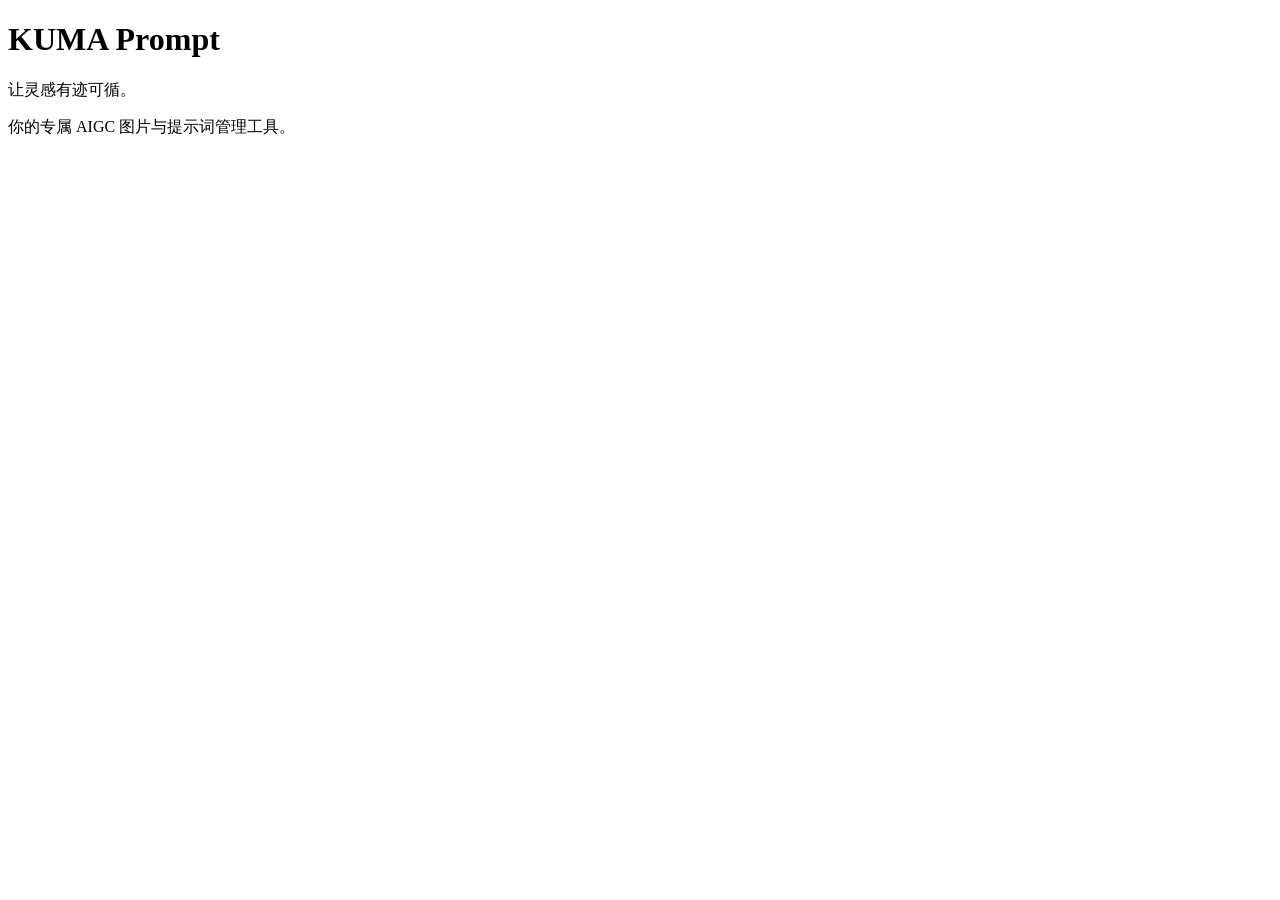
==== index.html @ 8237ec86 "Create homepage" ====
<!doctype html>
<html lang="zh-CN">
<head>
  <meta charset="UTF-8" />
  <meta name="viewport" content="width=device-width, initial-scale=1.0" />
  <title>KUMA Prompt</title>
</head>
<body>
  <h1>KUMA Prompt</h1>
  <p>让灵感有迹可循。</p>
  <p>你的专属 AIGC 图片与提示词管理工具。</p>
</body>
</html>
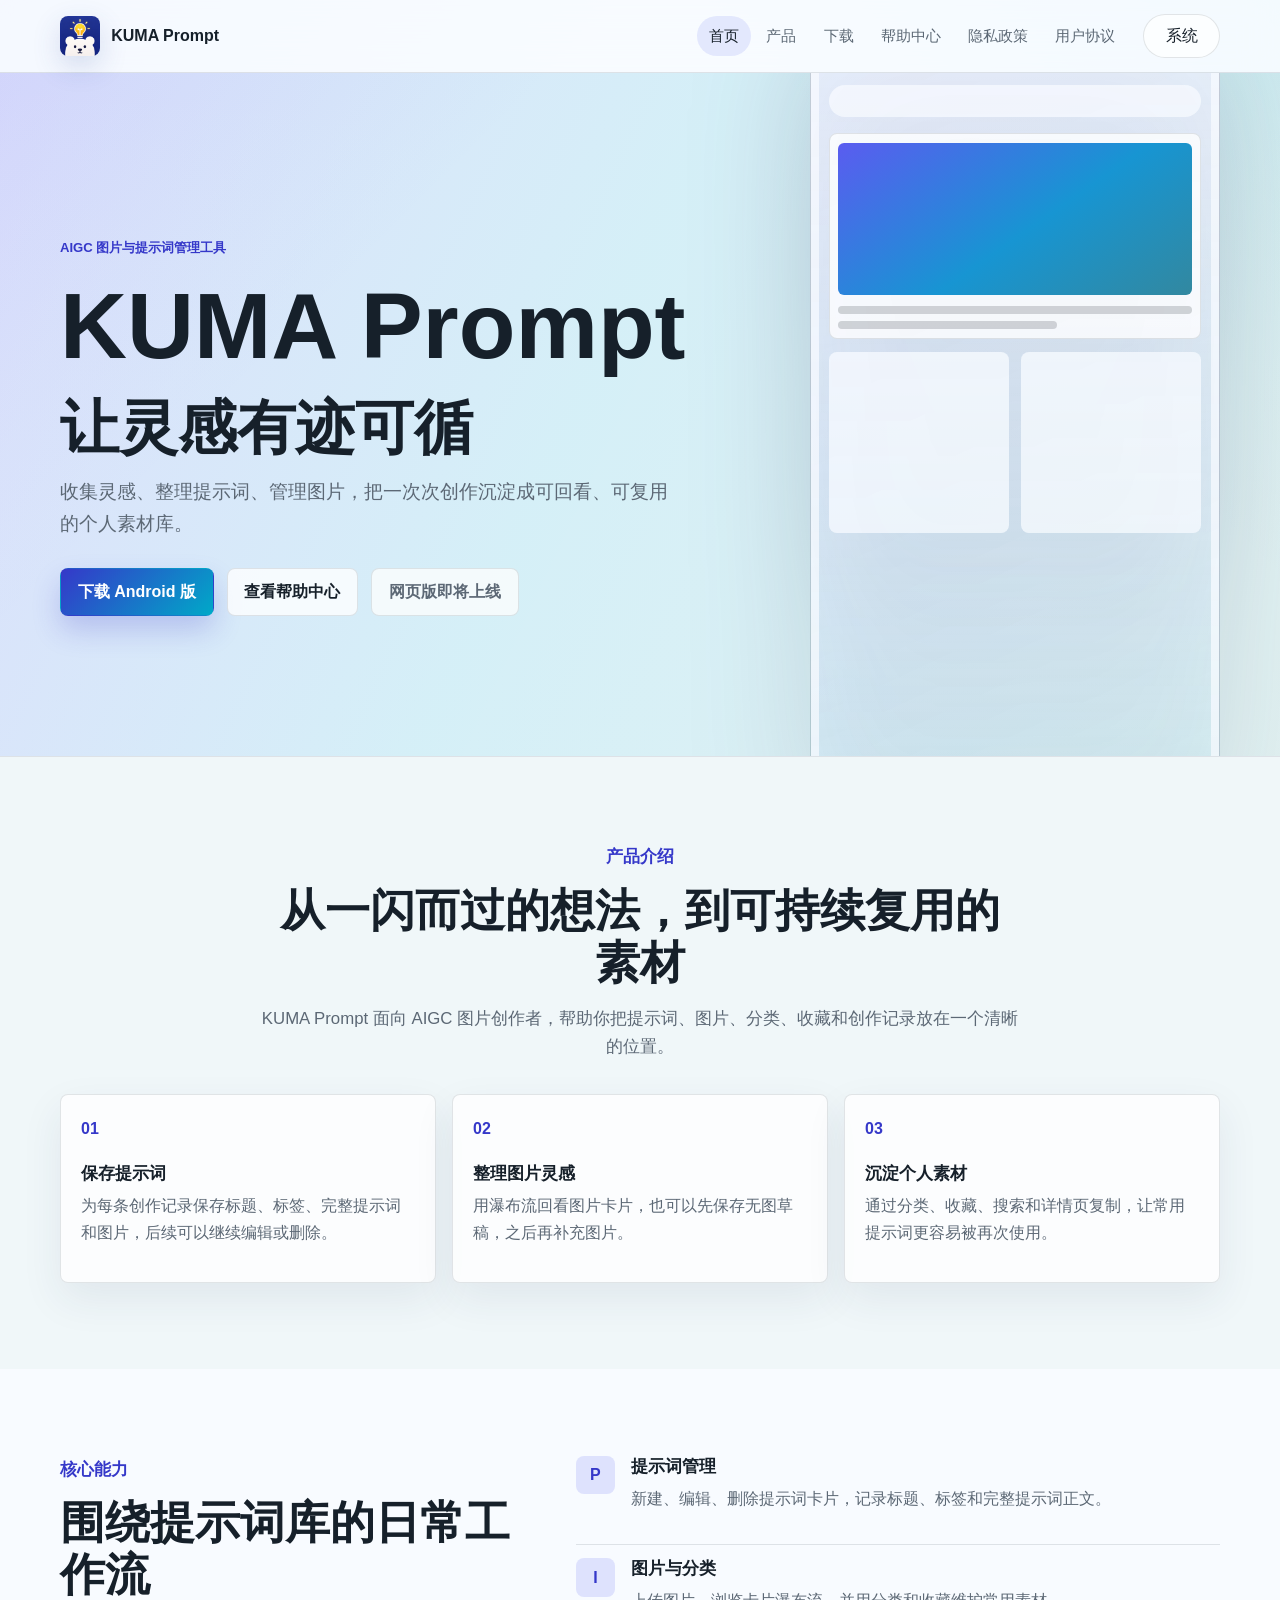
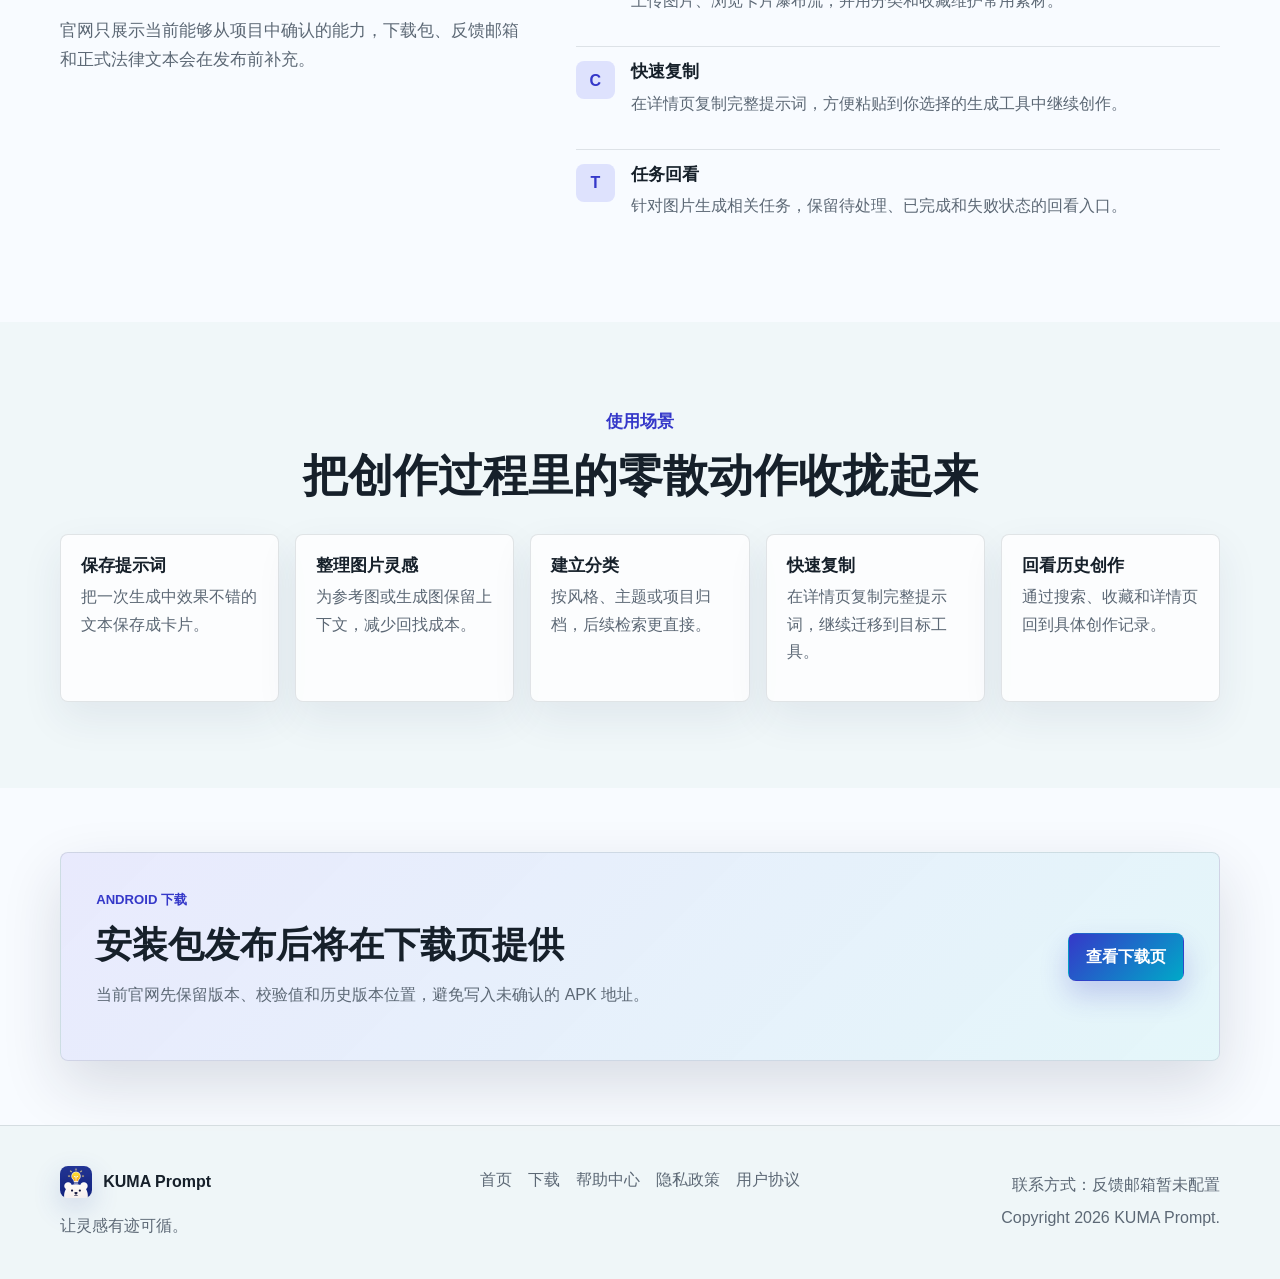
==== commit 65768121: "Build static KUMA Prompt website" ====
--- a/index.html
+++ b/index.html
@@ -1,13 +1,216 @@
 <!doctype html>
-<html lang="zh-CN">
+<html lang="zh-CN" data-page="home">
 <head>
   <meta charset="UTF-8" />
   <meta name="viewport" content="width=device-width, initial-scale=1.0" />
-  <title>KUMA Prompt</title>
+  <meta name="description" content="KUMA Prompt 是你的 AIGC 图片与提示词管理工具，让灵感有迹可循。" />
+  <meta property="og:title" content="KUMA Prompt｜让灵感有迹可循" />
+  <meta property="og:description" content="收集灵感、整理提示词、管理图片，沉淀个人创作素材。" />
+  <meta property="og:type" content="website" />
+  <meta property="og:url" content="https://kumaprompt.com/" />
+  <meta property="og:image" content="https://kumaprompt.com/assets/logo/app-icon.png" />
+  <title>KUMA Prompt｜让灵感有迹可循</title>
+  <link rel="canonical" href="https://kumaprompt.com/" />
+  <link rel="icon" href="/assets/icons/favicon.png" />
+  <link rel="apple-touch-icon" href="/assets/icons/icon-512.png" />
+  <link rel="stylesheet" href="/styles/base.css" />
+  <link rel="stylesheet" href="/styles/layout.css" />
+  <link rel="stylesheet" href="/styles/components.css" />
+  <link rel="stylesheet" href="/styles/pages.css" />
 </head>
 <body>
-  <h1>KUMA Prompt</h1>
-  <p>让灵感有迹可循。</p>
-  <p>你的专属 AIGC 图片与提示词管理工具。</p>
+  <a class="skip-link" href="#main">跳到主要内容</a>
+
+  <header class="site-header" data-site-header>
+    <div class="nav-shell">
+      <a class="brand-link" href="/" aria-label="KUMA Prompt 首页">
+        <img class="brand-mark" src="/assets/logo/app-icon.png" alt="" width="40" height="40" />
+        <span>KUMA Prompt</span>
+      </a>
+      <button class="icon-button menu-button" type="button" data-menu-toggle aria-label="打开导航" aria-expanded="false">
+        <span class="menu-lines" aria-hidden="true"></span>
+      </button>
+      <nav class="site-nav" data-site-nav aria-label="主导航">
+        <a href="/" data-nav="home">首页</a>
+        <a href="/#features" data-nav="features">产品</a>
+        <a href="/download/" data-nav="download">下载</a>
+        <a href="/support/" data-nav="support">帮助中心</a>
+        <a href="/privacy/" data-nav="privacy">隐私政策</a>
+        <a href="/terms/" data-nav="terms">用户协议</a>
+      </nav>
+      <button class="theme-button" type="button" data-theme-toggle aria-label="切换显示模式">
+        <span data-theme-label>系统</span>
+      </button>
+    </div>
+  </header>
+
+  <main id="main">
+    <section class="hero home-hero" aria-labelledby="hero-title">
+      <div class="hero-art" aria-hidden="true">
+        <div class="phone-shell">
+          <div class="phone-status"></div>
+          <div class="mock-app-top">
+            <span>灵感</span>
+            <span>3</span>
+          </div>
+          <div class="mock-search"></div>
+          <div class="mock-card mock-card-primary">
+            <div class="mock-image"></div>
+            <div class="mock-lines">
+              <span></span>
+              <span></span>
+            </div>
+          </div>
+          <div class="mock-grid">
+            <div></div>
+            <div></div>
+          </div>
+        </div>
+      </div>
+      <div class="section-inner hero-inner">
+        <p class="eyebrow">AIGC 图片与提示词管理工具</p>
+        <h1 id="hero-title">KUMA Prompt</h1>
+        <p class="hero-slogan">让灵感有迹可循</p>
+        <p class="hero-copy">收集灵感、整理提示词、管理图片，把一次次创作沉淀成可回看、可复用的个人素材库。</p>
+        <div class="hero-actions" aria-label="主要操作">
+          <a class="button button-primary" href="/download/">下载 Android 版</a>
+          <a class="button button-secondary" href="/support/">查看帮助中心</a>
+          <span class="button button-disabled" aria-disabled="true">网页版即将上线</span>
+        </div>
+      </div>
+    </section>
+
+    <section class="section section-quiet" id="overview" aria-labelledby="overview-title">
+      <div class="section-inner section-heading">
+        <p class="eyebrow">产品介绍</p>
+        <h2 id="overview-title">从一闪而过的想法，到可持续复用的素材</h2>
+        <p>KUMA Prompt 面向 AIGC 图片创作者，帮助你把提示词、图片、分类、收藏和创作记录放在一个清晰的位置。</p>
+      </div>
+      <div class="section-inner value-grid">
+        <article class="feature-card">
+          <span class="card-kicker">01</span>
+          <h3>保存提示词</h3>
+          <p>为每条创作记录保存标题、标签、完整提示词和图片，后续可以继续编辑或删除。</p>
+        </article>
+        <article class="feature-card">
+          <span class="card-kicker">02</span>
+          <h3>整理图片灵感</h3>
+          <p>用瀑布流回看图片卡片，也可以先保存无图草稿，之后再补充图片。</p>
+        </article>
+        <article class="feature-card">
+          <span class="card-kicker">03</span>
+          <h3>沉淀个人素材</h3>
+          <p>通过分类、收藏、搜索和详情页复制，让常用提示词更容易被再次使用。</p>
+        </article>
+      </div>
+    </section>
+
+    <section class="section" id="features" aria-labelledby="features-title">
+      <div class="section-inner split-section">
+        <div class="section-heading align-left">
+          <p class="eyebrow">核心能力</p>
+          <h2 id="features-title">围绕提示词库的日常工作流</h2>
+          <p>官网只展示当前能够从项目中确认的能力，下载包、反馈邮箱和正式法律文本会在发布前补充。</p>
+        </div>
+        <div class="feature-list">
+          <article class="line-item">
+            <div class="line-icon" aria-hidden="true">P</div>
+            <div>
+              <h3>提示词管理</h3>
+              <p>新建、编辑、删除提示词卡片，记录标题、标签和完整提示词正文。</p>
+            </div>
+          </article>
+          <article class="line-item">
+            <div class="line-icon" aria-hidden="true">I</div>
+            <div>
+              <h3>图片与分类</h3>
+              <p>上传图片、浏览卡片瀑布流，并用分类和收藏维护常用素材。</p>
+            </div>
+          </article>
+          <article class="line-item">
+            <div class="line-icon" aria-hidden="true">C</div>
+            <div>
+              <h3>快速复制</h3>
+              <p>在详情页复制完整提示词，方便粘贴到你选择的生成工具中继续创作。</p>
+            </div>
+          </article>
+          <article class="line-item">
+            <div class="line-icon" aria-hidden="true">T</div>
+            <div>
+              <h3>任务回看</h3>
+              <p>针对图片生成相关任务，保留待处理、已完成和失败状态的回看入口。</p>
+            </div>
+          </article>
+        </div>
+      </div>
+    </section>
+
+    <section class="section section-quiet" id="scenes" aria-labelledby="scenes-title">
+      <div class="section-inner section-heading">
+        <p class="eyebrow">使用场景</p>
+        <h2 id="scenes-title">把创作过程里的零散动作收拢起来</h2>
+      </div>
+      <div class="section-inner scenario-grid">
+        <article class="scenario-card">
+          <h3>保存提示词</h3>
+          <p>把一次生成中效果不错的文本保存成卡片。</p>
+        </article>
+        <article class="scenario-card">
+          <h3>整理图片灵感</h3>
+          <p>为参考图或生成图保留上下文，减少回找成本。</p>
+        </article>
+        <article class="scenario-card">
+          <h3>建立分类</h3>
+          <p>按风格、主题或项目归档，后续检索更直接。</p>
+        </article>
+        <article class="scenario-card">
+          <h3>快速复制</h3>
+          <p>在详情页复制完整提示词，继续迁移到目标工具。</p>
+        </article>
+        <article class="scenario-card">
+          <h3>回看历史创作</h3>
+          <p>通过搜索、收藏和详情页回到具体创作记录。</p>
+        </article>
+      </div>
+    </section>
+
+    <section class="section cta-band" aria-labelledby="download-cta-title">
+      <div class="section-inner cta-inner">
+        <div>
+          <p class="eyebrow">Android 下载</p>
+          <h2 id="download-cta-title">安装包发布后将在下载页提供</h2>
+          <p>当前官网先保留版本、校验值和历史版本位置，避免写入未确认的 APK 地址。</p>
+        </div>
+        <a class="button button-primary" href="/download/">查看下载页</a>
+      </div>
+    </section>
+  </main>
+
+  <footer class="site-footer">
+    <div class="section-inner footer-grid">
+      <div>
+        <a class="footer-brand" href="/">
+          <img src="/assets/logo/app-icon.png" alt="" width="32" height="32" />
+          <span>KUMA Prompt</span>
+        </a>
+        <p>让灵感有迹可循。</p>
+      </div>
+      <nav class="footer-links" aria-label="页脚导航">
+        <a href="/">首页</a>
+        <a href="/download/">下载</a>
+        <a href="/support/">帮助中心</a>
+        <a href="/privacy/">隐私政策</a>
+        <a href="/terms/">用户协议</a>
+      </nav>
+      <div class="footer-meta">
+        <p>联系方式：<span data-feedback-target>反馈邮箱暂未配置</span></p>
+        <p>Copyright <span data-current-year></span> KUMA Prompt.</p>
+      </div>
+    </div>
+  </footer>
+
+  <script src="/scripts/site-config.js"></script>
+  <script src="/scripts/theme.js"></script>
+  <script src="/scripts/main.js"></script>
 </body>
 </html>
--- a/styles/base.css
+++ b/styles/base.css
@@ -0,0 +1,156 @@
+:root {
+  color-scheme: light;
+  --bg: #f8fbff;
+  --bg-soft: #edf5f7;
+  --bg-elevated: rgba(255, 255, 255, 0.78);
+  --text: #16202a;
+  --muted: #5c6875;
+  --line: rgba(56, 72, 87, 0.14);
+  --brand: #5a5cf0;
+  --brand-strong: #3538c9;
+  --brand-cyan: #00a9c8;
+  --accent: #1f9d7a;
+  --warning: #b36b00;
+  --shadow: 0 24px 60px rgba(29, 38, 64, 0.14);
+  --radius: 8px;
+  --header-height: 72px;
+  --max-width: 1160px;
+}
+
+@media (prefers-color-scheme: dark) {
+  :root:not([data-theme="light"]) {
+    color-scheme: dark;
+    --bg: #10141d;
+    --bg-soft: #151c28;
+    --bg-elevated: rgba(23, 30, 43, 0.78);
+    --text: #edf4ff;
+    --muted: #a7b2c2;
+    --line: rgba(209, 223, 241, 0.16);
+    --brand: #9a9cff;
+    --brand-strong: #c2c4ff;
+    --brand-cyan: #55d9ef;
+    --accent: #55d1a8;
+    --warning: #ffc66b;
+    --shadow: 0 24px 70px rgba(0, 0, 0, 0.36);
+  }
+}
+
+:root[data-theme="dark"] {
+  color-scheme: dark;
+  --bg: #10141d;
+  --bg-soft: #151c28;
+  --bg-elevated: rgba(23, 30, 43, 0.78);
+  --text: #edf4ff;
+  --muted: #a7b2c2;
+  --line: rgba(209, 223, 241, 0.16);
+  --brand: #9a9cff;
+  --brand-strong: #c2c4ff;
+  --brand-cyan: #55d9ef;
+  --accent: #55d1a8;
+  --warning: #ffc66b;
+  --shadow: 0 24px 70px rgba(0, 0, 0, 0.36);
+}
+
+:root[data-theme="light"] {
+  color-scheme: light;
+}
+
+* {
+  box-sizing: border-box;
+}
+
+html {
+  scroll-behavior: smooth;
+}
+
+body {
+  margin: 0;
+  min-width: 320px;
+  background:
+    linear-gradient(135deg, rgba(90, 92, 240, 0.08), transparent 28rem),
+    linear-gradient(225deg, rgba(0, 169, 200, 0.08), transparent 26rem),
+    var(--bg);
+  color: var(--text);
+  font-family: -apple-system, BlinkMacSystemFont, "Segoe UI", "PingFang SC", "Hiragino Sans GB", "Microsoft YaHei", sans-serif;
+  font-size: 16px;
+  line-height: 1.7;
+  text-rendering: optimizeLegibility;
+}
+
+body.nav-open {
+  overflow: hidden;
+}
+
+img {
+  display: block;
+  max-width: 100%;
+}
+
+a {
+  color: inherit;
+  text-decoration: none;
+}
+
+p,
+h1,
+h2,
+h3 {
+  margin-top: 0;
+}
+
+p {
+  color: var(--muted);
+}
+
+h1,
+h2,
+h3 {
+  color: var(--text);
+  line-height: 1.16;
+}
+
+h1 {
+  font-size: 5.8rem;
+  margin-bottom: 1rem;
+}
+
+h2 {
+  font-size: 2.8rem;
+  margin-bottom: 1rem;
+}
+
+h3 {
+  font-size: 1.08rem;
+  margin-bottom: 0.55rem;
+}
+
+button,
+input,
+textarea {
+  font: inherit;
+}
+
+button {
+  color: inherit;
+}
+
+:focus-visible {
+  outline: 3px solid color-mix(in srgb, var(--brand-cyan) 72%, transparent);
+  outline-offset: 3px;
+}
+
+.skip-link {
+  position: fixed;
+  left: 1rem;
+  top: 1rem;
+  z-index: 100;
+  transform: translateY(-140%);
+  border-radius: var(--radius);
+  background: var(--text);
+  color: var(--bg);
+  padding: 0.6rem 0.8rem;
+}
+
+.skip-link:focus {
+  transform: translateY(0);
+}
--- a/styles/layout.css
+++ b/styles/layout.css
@@ -0,0 +1,366 @@
+.section-inner,
+.nav-shell {
+  width: min(var(--max-width), calc(100% - 2rem));
+  margin: 0 auto;
+}
+
+.site-header {
+  position: sticky;
+  top: 0;
+  z-index: 50;
+  border-bottom: 1px solid var(--line);
+  background: color-mix(in srgb, var(--bg) 78%, transparent);
+  backdrop-filter: blur(18px);
+}
+
+.nav-shell {
+  min-height: var(--header-height);
+  display: grid;
+  grid-template-columns: auto 1fr auto;
+  align-items: center;
+  gap: 1rem;
+}
+
+.brand-link,
+.footer-brand {
+  display: inline-flex;
+  align-items: center;
+  gap: 0.7rem;
+  font-weight: 760;
+}
+
+.brand-mark,
+.footer-brand img {
+  border-radius: 8px;
+  box-shadow: 0 10px 28px rgba(52, 80, 160, 0.18);
+}
+
+.site-nav {
+  justify-self: end;
+  display: flex;
+  align-items: center;
+  gap: 0.2rem;
+}
+
+.site-nav a {
+  border-radius: 999px;
+  color: var(--muted);
+  font-size: 0.94rem;
+  padding: 0.48rem 0.75rem;
+  transition: background 160ms ease, color 160ms ease;
+}
+
+.site-nav a:hover,
+.site-nav a[aria-current="page"] {
+  background: color-mix(in srgb, var(--brand) 13%, transparent);
+  color: var(--text);
+}
+
+.menu-button {
+  display: none;
+}
+
+.theme-button {
+  min-width: 4.8rem;
+  border: 1px solid var(--line);
+  border-radius: 999px;
+  background: var(--bg-elevated);
+  color: var(--text);
+  cursor: pointer;
+  padding: 0.48rem 0.75rem;
+  transition: transform 160ms ease, border-color 160ms ease;
+}
+
+.theme-button:hover {
+  border-color: color-mix(in srgb, var(--brand) 46%, var(--line));
+  transform: translateY(-1px);
+}
+
+.hero {
+  position: relative;
+  isolation: isolate;
+  min-height: min(760px, calc(100svh - var(--header-height)));
+  display: flex;
+  align-items: center;
+  overflow: hidden;
+  border-bottom: 1px solid var(--line);
+}
+
+.home-hero {
+  min-height: 76svh;
+}
+
+.hero::before {
+  content: "";
+  position: absolute;
+  inset: 0;
+  z-index: -2;
+  background:
+    linear-gradient(115deg, rgba(90, 92, 240, 0.18), rgba(0, 169, 200, 0.14) 46%, rgba(31, 157, 122, 0.1)),
+    linear-gradient(180deg, transparent, color-mix(in srgb, var(--bg) 92%, transparent));
+}
+
+.hero-inner {
+  position: relative;
+  z-index: 2;
+  max-width: 690px;
+  padding: 6.5rem 0 5rem;
+  margin-left: max(1rem, calc((100vw - var(--max-width)) / 2));
+}
+
+.hero-slogan {
+  width: min(100%, 9em);
+  margin-bottom: 1rem;
+  color: var(--text);
+  font-size: 3.7rem;
+  font-weight: 780;
+  line-height: 1.08;
+}
+
+.hero-copy {
+  max-width: 38rem;
+  font-size: 1.18rem;
+}
+
+.hero-art {
+  position: absolute;
+  right: max(1rem, calc((100vw - var(--max-width)) / 2));
+  bottom: -2.4rem;
+  width: min(38vw, 410px);
+  z-index: 1;
+  filter: drop-shadow(0 34px 60px rgba(36, 53, 92, 0.24));
+}
+
+.section {
+  padding: 5.4rem 0;
+}
+
+.section-quiet {
+  background: color-mix(in srgb, var(--bg-soft) 70%, transparent);
+}
+
+.section-heading {
+  max-width: 760px;
+  text-align: center;
+  margin-bottom: 2rem;
+}
+
+.section-heading p {
+  font-size: 1.05rem;
+}
+
+.align-left {
+  text-align: left;
+  margin: 0;
+}
+
+.split-section {
+  display: grid;
+  grid-template-columns: minmax(0, 0.8fr) minmax(0, 1.1fr);
+  gap: 3rem;
+  align-items: start;
+}
+
+.cta-band {
+  padding: 4rem 0;
+}
+
+.cta-inner {
+  display: flex;
+  align-items: center;
+  justify-content: space-between;
+  gap: 2rem;
+  border: 1px solid var(--line);
+  border-radius: var(--radius);
+  background:
+    linear-gradient(135deg, rgba(90, 92, 240, 0.13), rgba(0, 169, 200, 0.1)),
+    var(--bg-elevated);
+  box-shadow: var(--shadow);
+  padding: clamp(1.3rem, 4vw, 2.2rem);
+}
+
+.cta-inner h2 {
+  font-size: 2.25rem;
+}
+
+.site-footer {
+  border-top: 1px solid var(--line);
+  background: color-mix(in srgb, var(--bg-soft) 78%, transparent);
+  padding: 2.5rem 0;
+}
+
+.footer-grid {
+  display: grid;
+  grid-template-columns: 1fr auto 1fr;
+  gap: 2rem;
+  align-items: start;
+}
+
+.footer-links {
+  display: flex;
+  flex-wrap: wrap;
+  gap: 0.75rem 1rem;
+  justify-content: center;
+}
+
+.footer-links a {
+  color: var(--muted);
+}
+
+.footer-links a:hover {
+  color: var(--text);
+}
+
+.footer-meta {
+  text-align: right;
+}
+
+.footer-meta p,
+.site-footer p {
+  margin: 0.35rem 0 0;
+}
+
+@media (max-width: 900px) {
+  .nav-shell {
+    grid-template-columns: auto auto auto;
+  }
+
+  .menu-button {
+    display: inline-flex;
+    justify-self: end;
+  }
+
+  .site-nav {
+    position: fixed;
+    left: 1rem;
+    right: 1rem;
+    top: calc(var(--header-height) + 0.75rem);
+    display: grid;
+    gap: 0.35rem;
+    border: 1px solid var(--line);
+    border-radius: var(--radius);
+    background: color-mix(in srgb, var(--bg) 96%, transparent);
+    box-shadow: var(--shadow);
+    padding: 0.7rem;
+    opacity: 0;
+    pointer-events: none;
+    transform: translateY(-0.5rem);
+    transition: opacity 160ms ease, transform 160ms ease;
+  }
+
+  .nav-open .site-nav {
+    opacity: 1;
+    pointer-events: auto;
+    transform: translateY(0);
+  }
+
+  .site-nav a {
+    border-radius: var(--radius);
+    padding: 0.7rem 0.8rem;
+  }
+
+  .hero {
+    min-height: auto;
+  }
+
+  .home-hero {
+    min-height: 82svh;
+  }
+
+  .hero-inner {
+    padding: 5rem 0 17rem;
+    margin: 0 auto;
+    width: min(var(--max-width), calc(100% - 2rem));
+  }
+
+  .hero-art {
+    right: 1rem;
+    bottom: -4rem;
+    width: min(78vw, 330px);
+    opacity: 0.9;
+  }
+
+  h1 {
+    font-size: 4.4rem;
+  }
+
+  h2 {
+    font-size: 2.35rem;
+  }
+
+  .hero-slogan {
+    font-size: 3rem;
+  }
+
+  .hero-copy {
+    font-size: 1.08rem;
+  }
+
+  .split-section,
+  .footer-grid {
+    grid-template-columns: 1fr;
+  }
+
+  .footer-meta {
+    text-align: left;
+  }
+
+  .footer-links {
+    justify-content: flex-start;
+  }
+}
+
+@media (max-width: 640px) {
+  h1 {
+    font-size: 3.05rem;
+  }
+
+  h2 {
+    font-size: 2rem;
+  }
+
+  .section {
+    padding: 4rem 0;
+  }
+
+  .section-inner,
+  .nav-shell {
+    width: min(100% - 1.25rem, var(--max-width));
+  }
+
+  .brand-link span {
+    max-width: 9.5rem;
+    overflow: hidden;
+    text-overflow: ellipsis;
+    white-space: nowrap;
+  }
+
+  .theme-button {
+    min-width: 4rem;
+    padding-inline: 0.55rem;
+  }
+
+  .hero-actions,
+  .inline-actions {
+    width: 100%;
+  }
+
+  .hero-actions .button,
+  .inline-actions .button,
+  .cta-inner .button {
+    width: 100%;
+  }
+
+  .cta-inner {
+    align-items: stretch;
+    flex-direction: column;
+  }
+
+  .hero-slogan {
+    font-size: 2.25rem;
+  }
+
+  .cta-inner h2 {
+    font-size: 1.85rem;
+  }
+}
--- a/styles/components.css
+++ b/styles/components.css
@@ -0,0 +1,372 @@
+.eyebrow {
+  margin-bottom: 0.8rem;
+  color: var(--brand-strong);
+  font-size: 0.82rem;
+  font-weight: 760;
+  letter-spacing: 0;
+  text-transform: uppercase;
+}
+
+.hero-actions,
+.inline-actions {
+  display: flex;
+  flex-wrap: wrap;
+  gap: 0.8rem;
+  align-items: center;
+  margin-top: 1.7rem;
+}
+
+.button {
+  display: inline-flex;
+  min-height: 3rem;
+  align-items: center;
+  justify-content: center;
+  gap: 0.55rem;
+  border: 1px solid transparent;
+  border-radius: var(--radius);
+  cursor: pointer;
+  font-weight: 720;
+  line-height: 1.2;
+  padding: 0.75rem 1.05rem;
+  text-align: center;
+  transition: transform 160ms ease, background 160ms ease, border-color 160ms ease;
+}
+
+.button:hover {
+  transform: translateY(-1px);
+}
+
+.button-primary {
+  background: linear-gradient(135deg, var(--brand-strong), var(--brand-cyan));
+  color: white;
+  box-shadow: 0 14px 28px rgba(53, 56, 201, 0.22);
+}
+
+.button-secondary {
+  border-color: var(--line);
+  background: var(--bg-elevated);
+  color: var(--text);
+}
+
+.button-disabled,
+.button[aria-disabled="true"] {
+  border-color: var(--line);
+  background: color-mix(in srgb, var(--bg-elevated) 80%, var(--bg-soft));
+  color: var(--muted);
+  cursor: default;
+}
+
+.button-disabled:hover,
+.button[aria-disabled="true"]:hover {
+  transform: none;
+}
+
+.icon-button {
+  width: 2.8rem;
+  height: 2.8rem;
+  align-items: center;
+  justify-content: center;
+  border: 1px solid var(--line);
+  border-radius: var(--radius);
+  background: var(--bg-elevated);
+  cursor: pointer;
+}
+
+.menu-lines,
+.menu-lines::before,
+.menu-lines::after {
+  display: block;
+  width: 1.15rem;
+  height: 2px;
+  border-radius: 2px;
+  background: var(--text);
+}
+
+.menu-lines {
+  position: relative;
+}
+
+.menu-lines::before,
+.menu-lines::after {
+  content: "";
+  position: absolute;
+  left: 0;
+}
+
+.menu-lines::before {
+  top: -0.38rem;
+}
+
+.menu-lines::after {
+  top: 0.38rem;
+}
+
+.phone-shell {
+  position: relative;
+  aspect-ratio: 0.52;
+  border: 1px solid color-mix(in srgb, var(--text) 16%, transparent);
+  border-radius: 34px;
+  background:
+    linear-gradient(180deg, rgba(255, 255, 255, 0.72), rgba(255, 255, 255, 0.36)),
+    linear-gradient(155deg, rgba(90, 92, 240, 0.28), rgba(0, 169, 200, 0.14));
+  box-shadow: inset 0 0 0 8px color-mix(in srgb, var(--bg) 72%, transparent);
+  overflow: hidden;
+  padding: 2.2rem 1.1rem 1.2rem;
+}
+
+:root[data-theme="dark"] .phone-shell {
+  background:
+    linear-gradient(180deg, rgba(30, 39, 57, 0.82), rgba(18, 24, 35, 0.78)),
+    linear-gradient(155deg, rgba(90, 92, 240, 0.32), rgba(0, 169, 200, 0.16));
+}
+
+@media (prefers-color-scheme: dark) {
+  :root:not([data-theme="light"]) .phone-shell {
+    background:
+      linear-gradient(180deg, rgba(30, 39, 57, 0.82), rgba(18, 24, 35, 0.78)),
+      linear-gradient(155deg, rgba(90, 92, 240, 0.32), rgba(0, 169, 200, 0.16));
+  }
+}
+
+.phone-status {
+  position: absolute;
+  top: 0.9rem;
+  left: 50%;
+  width: 5rem;
+  height: 0.38rem;
+  border-radius: 999px;
+  background: color-mix(in srgb, var(--text) 16%, transparent);
+  transform: translateX(-50%);
+}
+
+.mock-app-top {
+  display: flex;
+  align-items: center;
+  justify-content: space-between;
+  color: var(--text);
+  font-weight: 780;
+}
+
+.mock-search {
+  height: 2rem;
+  margin: 1rem 0;
+  border-radius: 999px;
+  background: color-mix(in srgb, var(--bg) 72%, transparent);
+}
+
+.mock-card {
+  border: 1px solid var(--line);
+  border-radius: var(--radius);
+  background: var(--bg-elevated);
+  padding: 0.55rem;
+}
+
+.mock-image {
+  height: 9.5rem;
+  border-radius: calc(var(--radius) - 2px);
+  background:
+    linear-gradient(145deg, rgba(90, 92, 240, 0.86), rgba(0, 169, 200, 0.74) 55%, rgba(31, 157, 122, 0.68)),
+    var(--brand);
+}
+
+.mock-lines {
+  display: grid;
+  gap: 0.45rem;
+  margin-top: 0.65rem;
+}
+
+.mock-lines span {
+  height: 0.52rem;
+  border-radius: 999px;
+  background: color-mix(in srgb, var(--text) 18%, transparent);
+}
+
+.mock-lines span:last-child {
+  width: 62%;
+}
+
+.mock-grid {
+  display: grid;
+  grid-template-columns: 1fr 1fr;
+  gap: 0.7rem;
+  margin-top: 0.8rem;
+}
+
+.mock-grid div {
+  aspect-ratio: 1;
+  border-radius: var(--radius);
+  background: color-mix(in srgb, var(--bg) 76%, transparent);
+}
+
+.value-grid,
+.scenario-grid,
+.guide-grid {
+  display: grid;
+  gap: 1rem;
+}
+
+.value-grid {
+  grid-template-columns: repeat(3, 1fr);
+}
+
+.scenario-grid {
+  grid-template-columns: repeat(5, 1fr);
+}
+
+.guide-grid {
+  grid-template-columns: repeat(2, 1fr);
+}
+
+.feature-card,
+.scenario-card,
+.text-panel,
+.download-panel,
+.release-panel,
+.faq-item,
+.legal-content section,
+.not-found-panel {
+  border: 1px solid var(--line);
+  border-radius: var(--radius);
+  background: var(--bg-elevated);
+  box-shadow: 0 16px 42px rgba(39, 55, 91, 0.08);
+}
+
+.feature-card,
+.scenario-card,
+.text-panel {
+  padding: 1.25rem;
+}
+
+.card-kicker {
+  display: inline-flex;
+  margin-bottom: 1.3rem;
+  color: var(--brand-strong);
+  font-weight: 800;
+}
+
+.feature-list {
+  display: grid;
+  gap: 0.85rem;
+}
+
+.line-item {
+  display: grid;
+  grid-template-columns: auto 1fr;
+  gap: 1rem;
+  align-items: start;
+  border-bottom: 1px solid var(--line);
+  padding: 0 0 1rem;
+}
+
+.line-item:last-child {
+  border-bottom: 0;
+  padding-bottom: 0;
+}
+
+.line-icon {
+  width: 2.4rem;
+  height: 2.4rem;
+  display: grid;
+  place-items: center;
+  border-radius: var(--radius);
+  background: color-mix(in srgb, var(--brand) 16%, transparent);
+  color: var(--brand-strong);
+  font-weight: 820;
+}
+
+.info-table {
+  display: grid;
+  gap: 0.75rem;
+  margin: 1.5rem 0;
+}
+
+.info-table div {
+  display: grid;
+  grid-template-columns: minmax(7rem, 0.36fr) 1fr;
+  gap: 1rem;
+  border-bottom: 1px solid var(--line);
+  padding-bottom: 0.75rem;
+}
+
+.info-table dt {
+  color: var(--muted);
+}
+
+.info-table dd {
+  margin: 0;
+  color: var(--text);
+  font-weight: 680;
+}
+
+.break-value {
+  overflow-wrap: anywhere;
+}
+
+.plain-list,
+.ordered-list {
+  margin: 0;
+  padding-left: 1.25rem;
+  color: var(--muted);
+}
+
+.plain-list li,
+.ordered-list li {
+  margin: 0.45rem 0;
+}
+
+.faq-wrap {
+  display: grid;
+  gap: 0.8rem;
+  max-width: 860px;
+}
+
+.faq-item {
+  padding: 0.95rem 1.05rem;
+}
+
+.faq-item summary {
+  cursor: pointer;
+  color: var(--text);
+  font-weight: 760;
+}
+
+.faq-item p {
+  margin: 0.8rem 0 0;
+}
+
+.faq-item a,
+.legal-content a,
+.footer-meta a {
+  color: var(--brand-strong);
+  text-decoration: underline;
+  text-underline-offset: 0.18em;
+}
+
+@media (max-width: 980px) {
+  .value-grid,
+  .scenario-grid {
+    grid-template-columns: repeat(2, 1fr);
+  }
+
+  .guide-grid {
+    grid-template-columns: 1fr;
+  }
+}
+
+@media (max-width: 640px) {
+  .value-grid,
+  .scenario-grid {
+    grid-template-columns: 1fr;
+  }
+
+  .feature-card,
+  .scenario-card,
+  .text-panel {
+    padding: 1rem;
+  }
+
+  .info-table div {
+    grid-template-columns: 1fr;
+    gap: 0.15rem;
+  }
+}
--- a/styles/pages.css
+++ b/styles/pages.css
@@ -0,0 +1,144 @@
+.page-hero {
+  border-bottom: 1px solid var(--line);
+  background:
+    linear-gradient(135deg, rgba(90, 92, 240, 0.14), rgba(0, 169, 200, 0.11)),
+    color-mix(in srgb, var(--bg-soft) 76%, transparent);
+}
+
+.compact-hero {
+  padding: 5rem 0 3.5rem;
+}
+
+.page-hero-inner {
+  max-width: 820px;
+}
+
+.page-hero h1 {
+  font-size: 3.8rem;
+  margin-bottom: 1rem;
+}
+
+.page-hero p {
+  max-width: 42rem;
+  font-size: 1.05rem;
+}
+
+.download-layout {
+  display: grid;
+  grid-template-columns: minmax(0, 1.15fr) minmax(280px, 0.85fr);
+  gap: 1.2rem;
+  align-items: start;
+}
+
+.download-panel,
+.release-panel {
+  padding: clamp(1.1rem, 3vw, 1.6rem);
+}
+
+.download-app {
+  display: flex;
+  gap: 1rem;
+  align-items: center;
+}
+
+.download-app img {
+  border-radius: 8px;
+  box-shadow: 0 14px 34px rgba(52, 80, 160, 0.18);
+}
+
+.download-app h2 {
+  margin-bottom: 0.25rem;
+  font-size: 1.55rem;
+}
+
+.download-note {
+  margin: 0.85rem 0 0;
+  color: var(--warning);
+}
+
+.release-panel h2 {
+  font-size: 1.25rem;
+  margin: 0 0 0.6rem;
+}
+
+.release-panel h2 + p {
+  margin-bottom: 1.6rem;
+}
+
+.template-label {
+  display: inline-flex;
+  border: 1px solid color-mix(in srgb, var(--warning) 42%, var(--line));
+  border-radius: 999px;
+  background: color-mix(in srgb, var(--warning) 12%, transparent);
+  color: var(--warning);
+  font-weight: 760;
+  padding: 0.3rem 0.7rem;
+}
+
+.legal-page {
+  padding-top: 3rem;
+}
+
+.legal-content {
+  display: grid;
+  max-width: 900px;
+  gap: 1rem;
+}
+
+.legal-content section {
+  padding: 1.2rem;
+}
+
+.legal-content h2 {
+  font-size: 1.35rem;
+}
+
+.legal-content p {
+  margin-bottom: 0;
+}
+
+.not-found-main {
+  min-height: calc(100svh - var(--header-height));
+  display: grid;
+  place-items: center;
+  padding: 3rem 0;
+}
+
+.not-found-panel {
+  max-width: 560px;
+  padding: 2rem;
+  text-align: center;
+}
+
+.not-found-panel img {
+  margin: 0 auto 1rem;
+  border-radius: 8px;
+}
+
+.not-found-panel h1 {
+  font-size: 3.5rem;
+}
+
+@media (max-width: 820px) {
+  .download-layout {
+    grid-template-columns: 1fr;
+  }
+
+  .page-hero h1 {
+    font-size: 3rem;
+  }
+
+  .not-found-panel h1 {
+    font-size: 2.8rem;
+  }
+}
+
+@media (max-width: 640px) {
+  .page-hero h1 {
+    font-size: 2.45rem;
+  }
+
+  .not-found-panel h1 {
+    font-size: 2.35rem;
+  }
+}
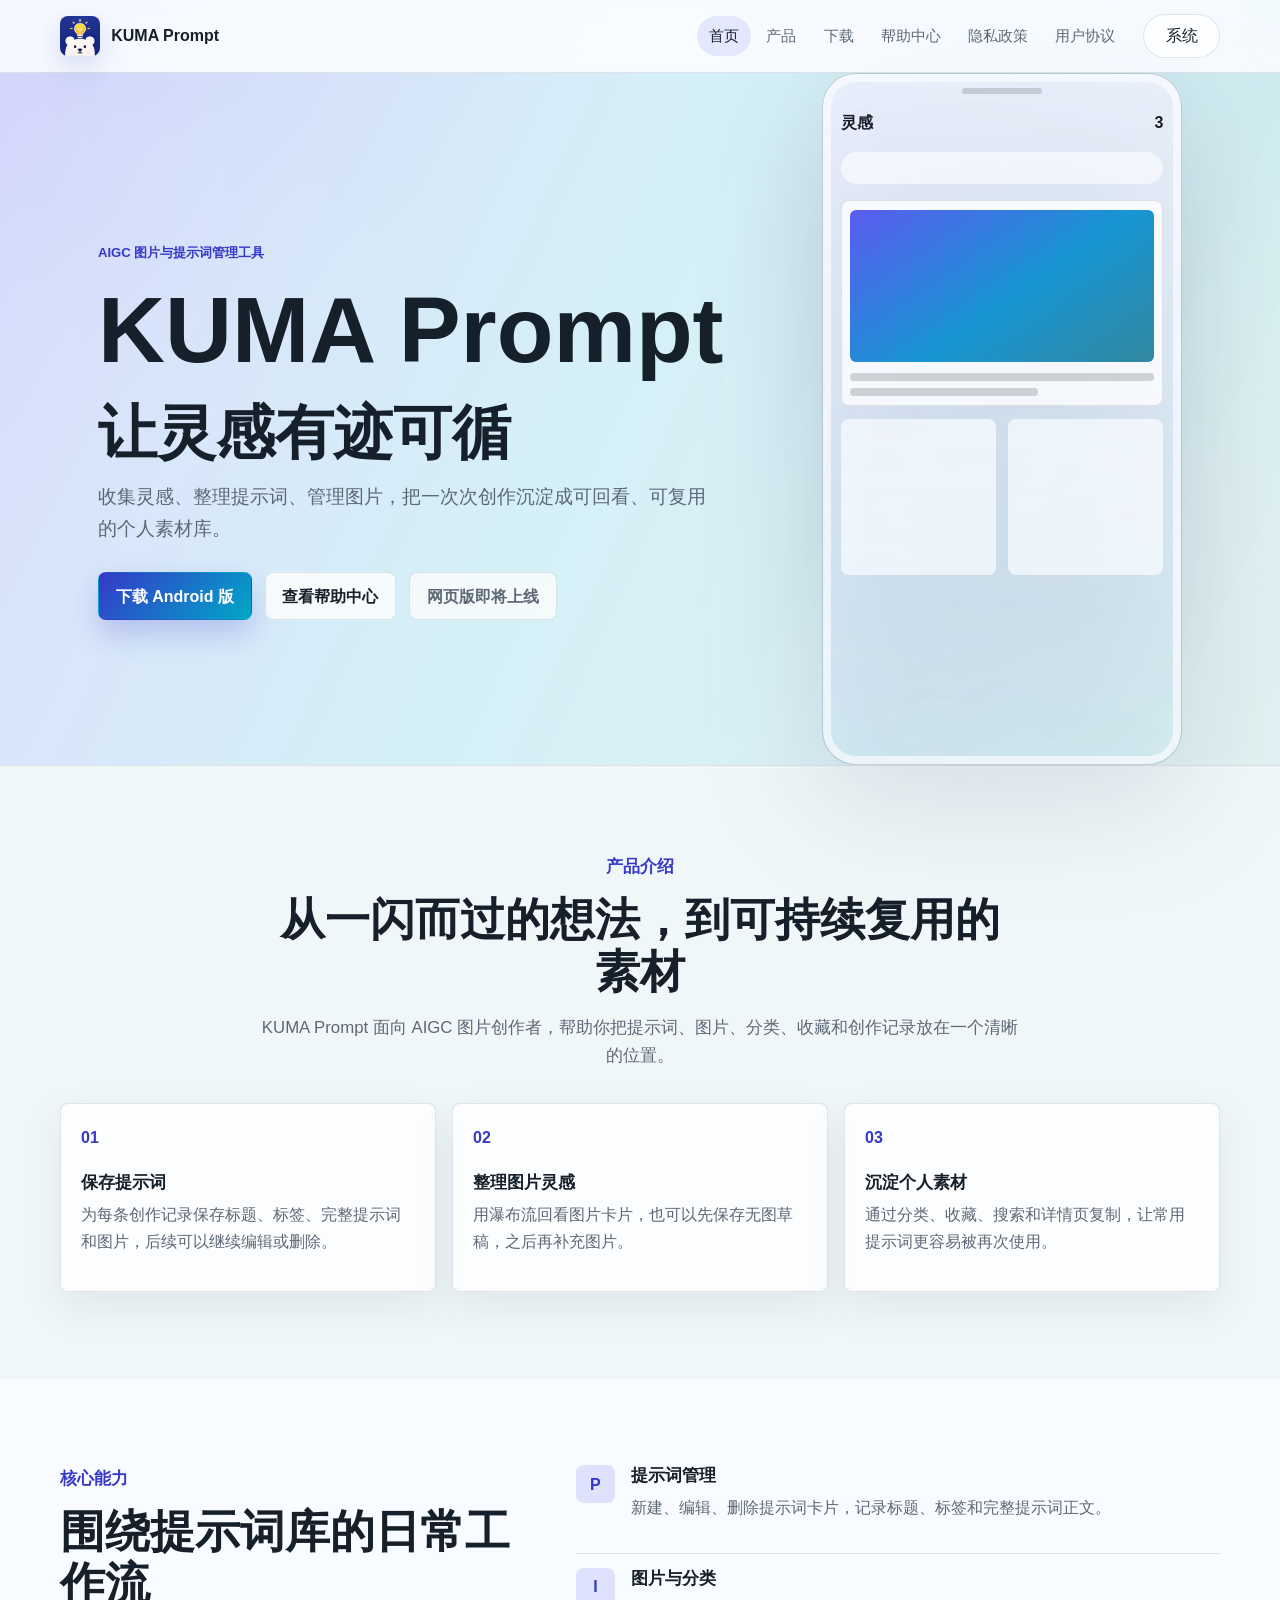
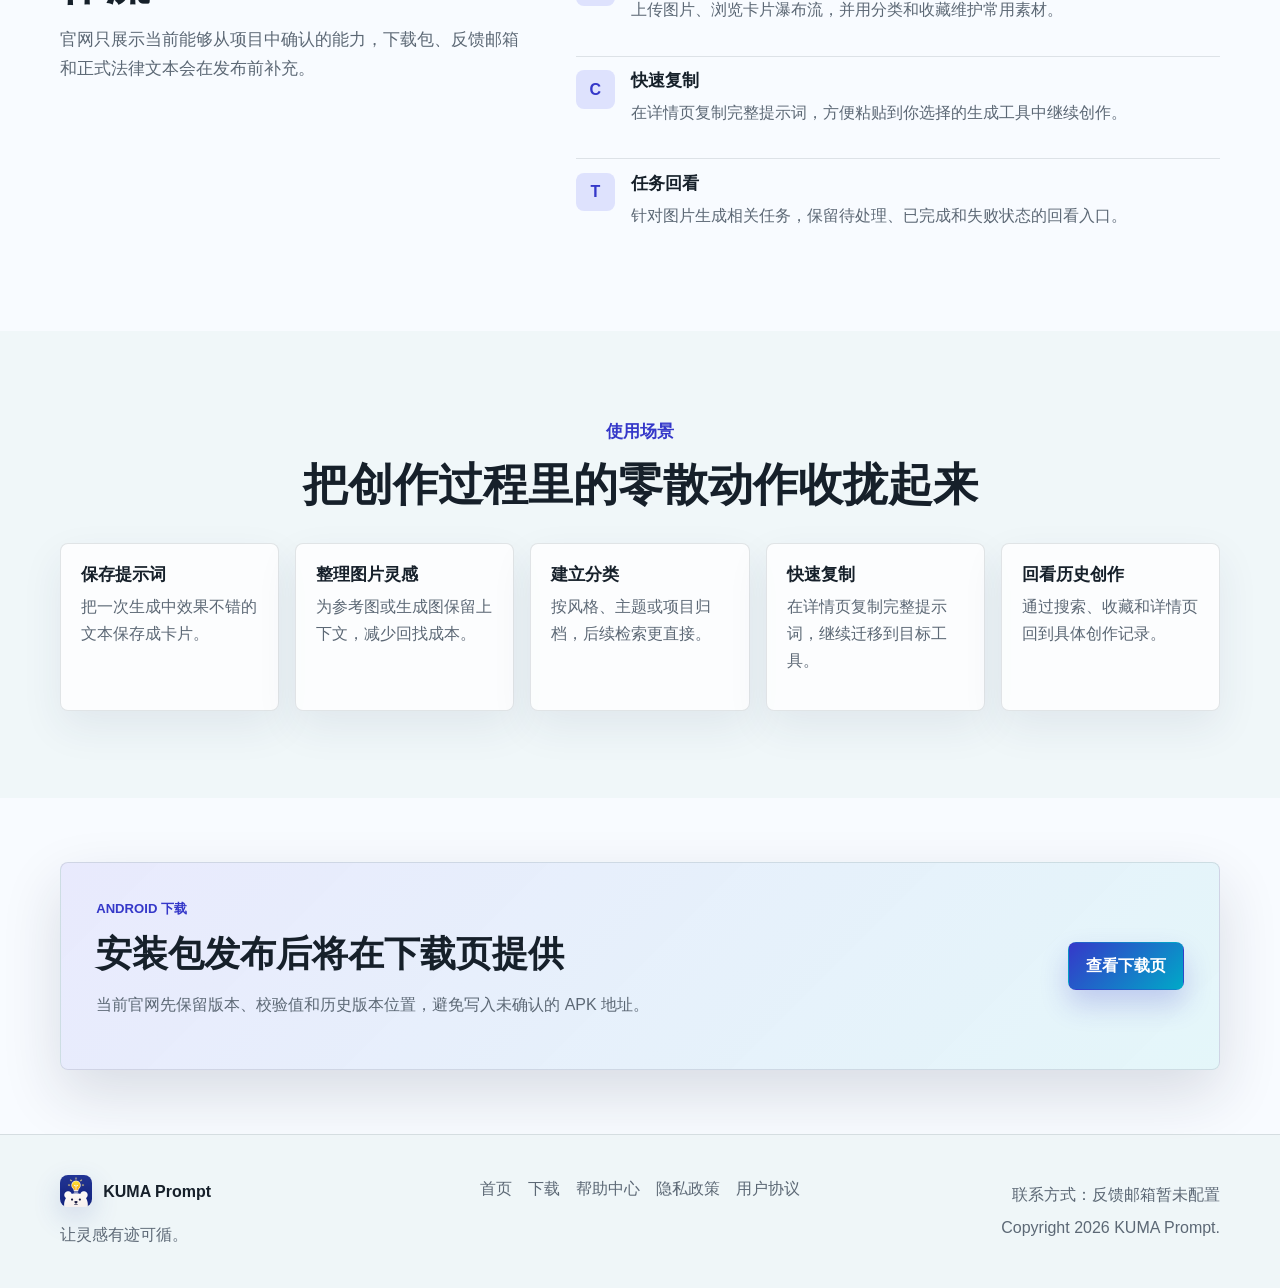
==== commit 2960f30f: "Refine mobile hero responsiveness" ====
--- a/index.html
+++ b/index.html
@@ -46,8 +46,19 @@
 
   <main id="main">
     <section class="hero home-hero" aria-labelledby="hero-title">
-      <div class="hero-art" aria-hidden="true">
-        <div class="phone-shell">
+      <div class="section-inner hero-inner hero-copy-panel">
+        <p class="eyebrow">AIGC 图片与提示词管理工具</p>
+        <h1 id="hero-title">KUMA Prompt</h1>
+        <p class="hero-slogan">让灵感有迹可循</p>
+        <p class="hero-copy">收集灵感、整理提示词、管理图片，把一次次创作沉淀成可回看、可复用的个人素材库。</p>
+        <div class="hero-actions" aria-label="主要操作">
+          <a class="button button-primary" href="/download/">下载 Android 版</a>
+          <a class="button button-secondary" href="/support/">查看帮助中心</a>
+          <span class="button button-disabled" aria-disabled="true">网页版即将上线</span>
+        </div>
+      </div>
+      <div class="hero-art hero-visual" aria-hidden="true">
+        <div class="phone-shell app-mockup">
           <div class="phone-status"></div>
           <div class="mock-app-top">
             <span>灵感</span>
@@ -67,17 +78,6 @@
           </div>
         </div>
       </div>
-      <div class="section-inner hero-inner">
-        <p class="eyebrow">AIGC 图片与提示词管理工具</p>
-        <h1 id="hero-title">KUMA Prompt</h1>
-        <p class="hero-slogan">让灵感有迹可循</p>
-        <p class="hero-copy">收集灵感、整理提示词、管理图片，把一次次创作沉淀成可回看、可复用的个人素材库。</p>
-        <div class="hero-actions" aria-label="主要操作">
-          <a class="button button-primary" href="/download/">下载 Android 版</a>
-          <a class="button button-secondary" href="/support/">查看帮助中心</a>
-          <span class="button button-disabled" aria-disabled="true">网页版即将上线</span>
-        </div>
-      </div>
     </section>
 
     <section class="section section-quiet" id="overview" aria-labelledby="overview-title">
--- a/styles/layout.css
+++ b/styles/layout.css
@@ -80,9 +80,11 @@
   position: relative;
   isolation: isolate;
   min-height: min(760px, calc(100svh - var(--header-height)));
-  display: flex;
+  display: grid;
+  grid-template-columns: minmax(1rem, 1fr) minmax(0, 660px) minmax(320px, 360px) minmax(1rem, 1fr);
+  gap: 4rem;
   align-items: center;
-  overflow: hidden;
+  overflow: visible;
   border-bottom: 1px solid var(--line);
 }
 
@@ -102,10 +104,13 @@
 
 .hero-inner {
   position: relative;
+  grid-column: 2;
   z-index: 2;
+  min-width: 0;
   max-width: 690px;
   padding: 6.5rem 0 5rem;
-  margin-left: max(1rem, calc((100vw - var(--max-width)) / 2));
+  margin: 0;
+  width: 100%;
 }
 
 .hero-slogan {
@@ -123,10 +128,11 @@
 }
 
 .hero-art {
-  position: absolute;
-  right: max(1rem, calc((100vw - var(--max-width)) / 2));
-  bottom: -2.4rem;
-  width: min(38vw, 410px);
+  position: relative;
+  grid-column: 3;
+  min-width: 0;
+  width: 100%;
+  max-width: 360px;
   z-index: 1;
   filter: drop-shadow(0 34px 60px rgba(36, 53, 92, 0.24));
 }
@@ -220,9 +226,10 @@
   margin: 0.35rem 0 0;
 }
 
-@media (max-width: 900px) {
+@media (max-width: 899px) {
   .nav-shell {
-    grid-template-columns: auto auto auto;
+    grid-template-columns: minmax(0, 1fr) auto auto;
+    gap: 0.5rem;
   }
 
   .menu-button {
@@ -232,8 +239,8 @@
 
   .site-nav {
     position: fixed;
-    left: 1rem;
-    right: 1rem;
+    left: 1.25rem;
+    right: 1.25rem;
     top: calc(var(--header-height) + 0.75rem);
     display: grid;
     gap: 0.35rem;
@@ -260,24 +267,49 @@
   }
 
   .hero {
+    display: flex;
+    flex-direction: column;
+    align-items: stretch;
+    gap: 0;
+    height: auto;
     min-height: auto;
+    overflow: visible;
+    padding: 44px 20px 64px;
   }
 
   .home-hero {
-    min-height: 82svh;
+    min-height: auto;
   }
 
   .hero-inner {
-    padding: 5rem 0 17rem;
-    margin: 0 auto;
-    width: min(var(--max-width), calc(100% - 2rem));
+    max-width: none;
+    padding: 0;
+    width: 100%;
   }
 
   .hero-art {
-    right: 1rem;
-    bottom: -4rem;
-    width: min(78vw, 330px);
-    opacity: 0.9;
+    display: flex;
+    justify-content: center;
+    max-width: none;
+    width: 100%;
+    margin: 36px auto 0;
+    opacity: 0.95;
+  }
+
+  .app-mockup {
+    width: min(100%, 360px);
+    max-width: 100%;
+  }
+
+  .hero-actions {
+    flex-direction: column;
+    gap: 0.8rem;
+    width: 100%;
+    margin-top: 1.75rem;
+  }
+
+  .hero-actions .button {
+    width: 100%;
   }
 
   h1 {
@@ -312,7 +344,7 @@
 
 @media (max-width: 640px) {
   h1 {
-    font-size: 3.05rem;
+    font-size: 2.75rem;
   }
 
   h2 {
@@ -321,6 +353,14 @@
 
   .section {
     padding: 4rem 0;
+  }
+
+  .hero {
+    padding: 40px 20px 60px;
+  }
+
+  .app-mockup {
+    width: min(100%, 330px);
   }
 
   .section-inner,
@@ -336,16 +376,15 @@
   }
 
   .theme-button {
-    min-width: 4rem;
-    padding-inline: 0.55rem;
-  }
-
-  .hero-actions,
+    min-width: 3.8rem;
+    padding: 0.42rem 0.55rem;
+    font-size: 0.88rem;
+  }
+
   .inline-actions {
     width: 100%;
   }
 
-  .hero-actions .button,
   .inline-actions .button,
   .cta-inner .button {
     width: 100%;
@@ -364,3 +403,17 @@
     font-size: 1.85rem;
   }
 }
+
+@media (max-width: 380px) {
+  h1 {
+    font-size: 2.45rem;
+  }
+
+  .hero-slogan {
+    font-size: 2.05rem;
+  }
+
+  .brand-link span {
+    max-width: 7.8rem;
+  }
+}
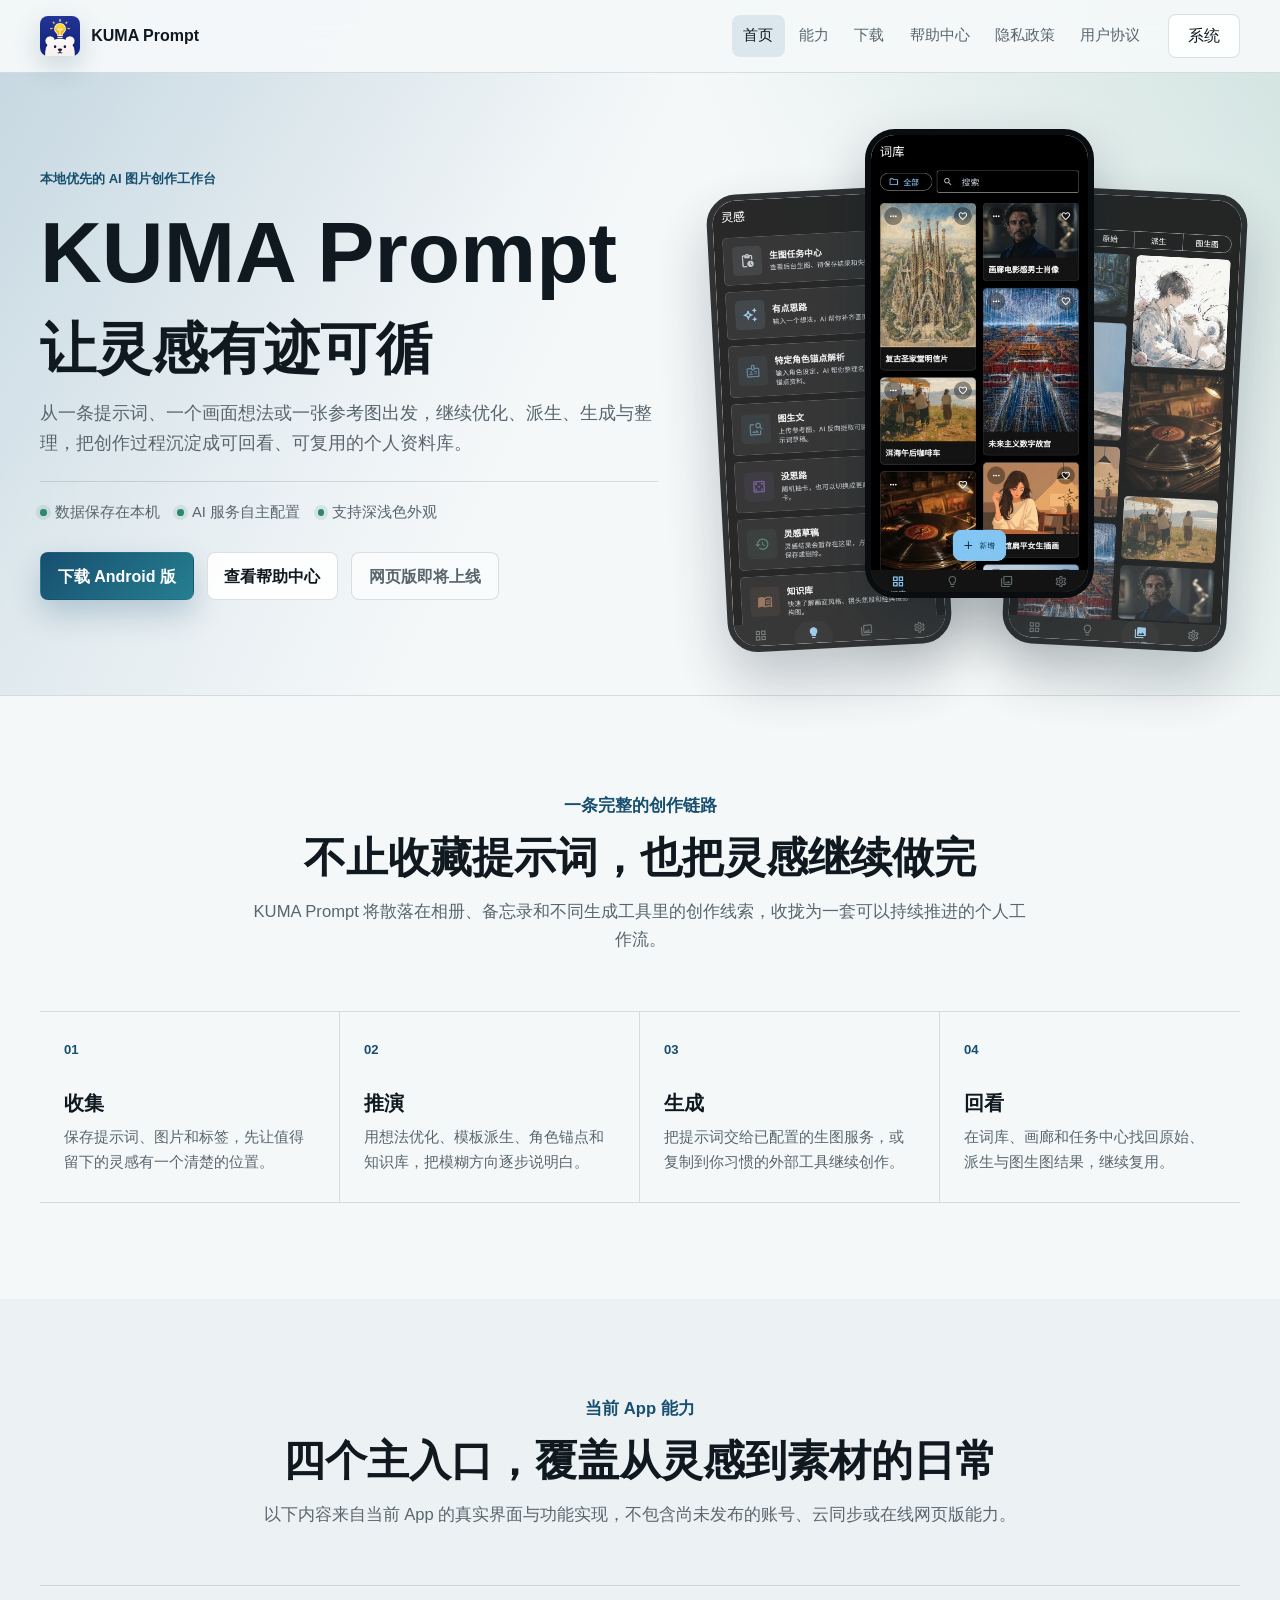
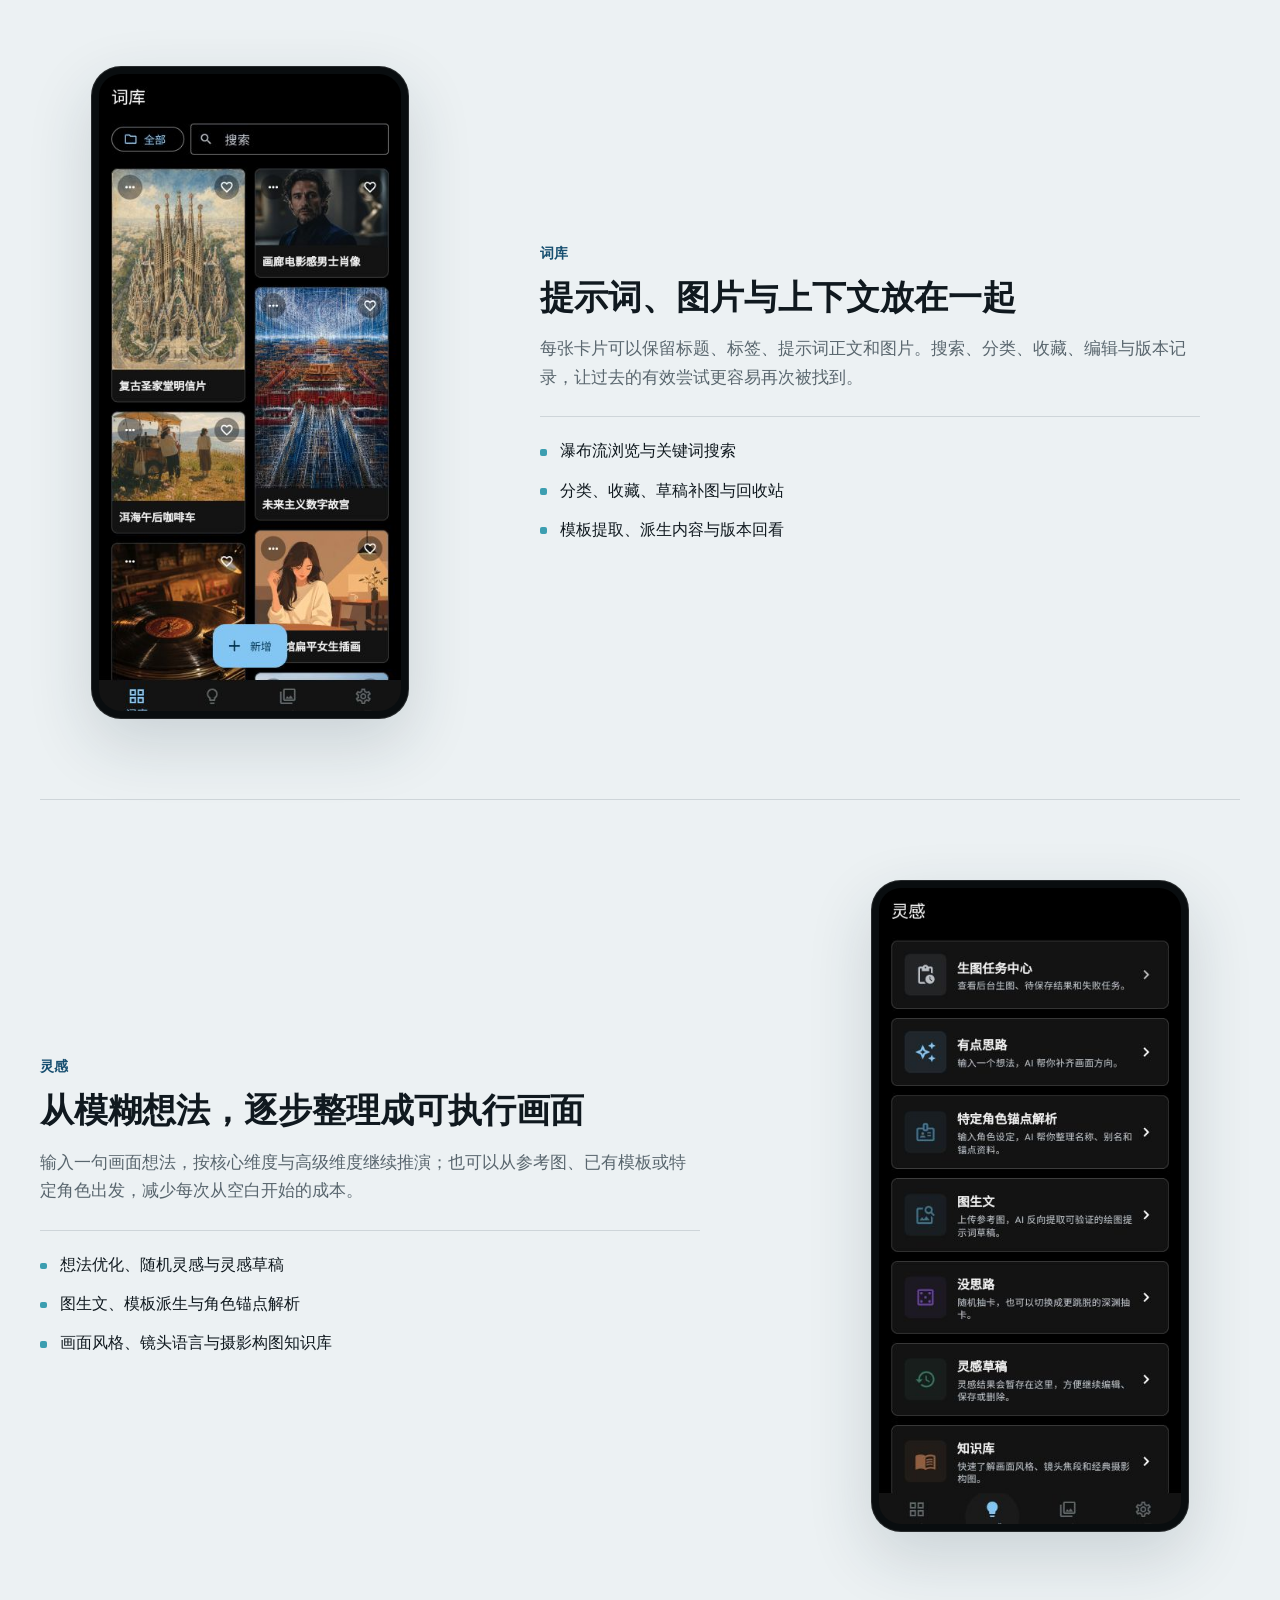
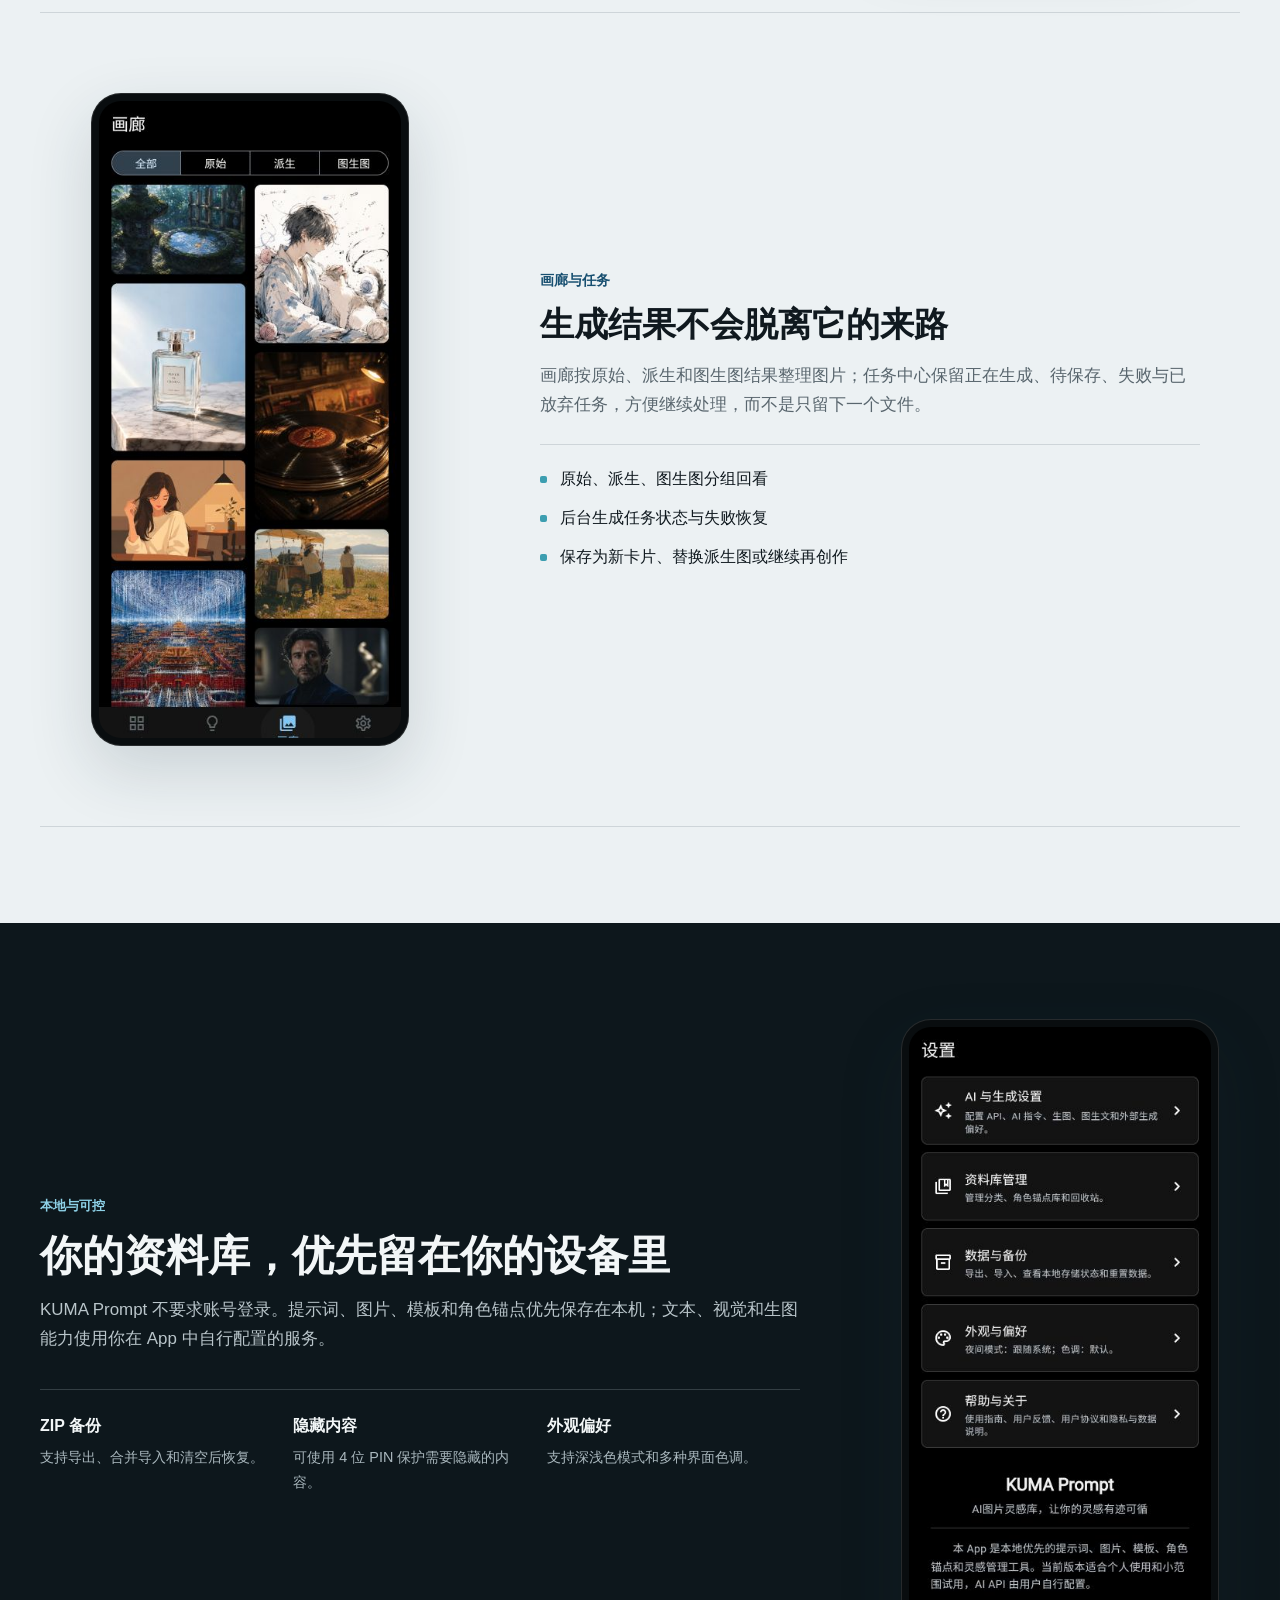
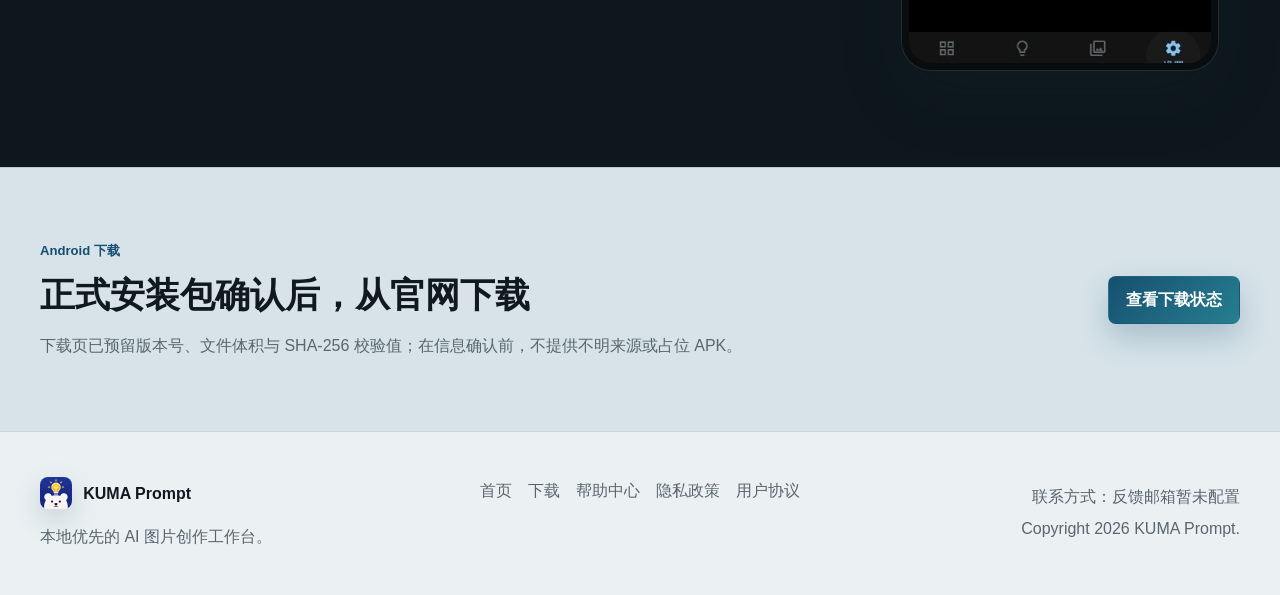
==== commit 5f16ee5b: "Refresh site content and visual design" ====
--- a/index.html
+++ b/index.html
@@ -3,9 +3,9 @@
 <head>
   <meta charset="UTF-8" />
   <meta name="viewport" content="width=device-width, initial-scale=1.0" />
-  <meta name="description" content="KUMA Prompt 是你的 AIGC 图片与提示词管理工具，让灵感有迹可循。" />
+  <meta name="description" content="KUMA Prompt 是本地优先的 AI 图片灵感与提示词工作台，覆盖词库、想法优化、模板派生、图生文、图生图、画廊与备份。" />
   <meta property="og:title" content="KUMA Prompt｜让灵感有迹可循" />
-  <meta property="og:description" content="收集灵感、整理提示词、管理图片，沉淀个人创作素材。" />
+  <meta property="og:description" content="收下灵感，继续推演、生成与整理，把每次创作沉淀成可复用的个人素材。" />
   <meta property="og:type" content="website" />
   <meta property="og:url" content="https://kumaprompt.com/" />
   <meta property="og:image" content="https://kumaprompt.com/assets/logo/app-icon.png" />
@@ -13,10 +13,10 @@
   <link rel="canonical" href="https://kumaprompt.com/" />
   <link rel="icon" href="/assets/icons/favicon.png" />
   <link rel="apple-touch-icon" href="/assets/icons/icon-512.png" />
-  <link rel="stylesheet" href="/styles/base.css" />
-  <link rel="stylesheet" href="/styles/layout.css" />
-  <link rel="stylesheet" href="/styles/components.css" />
-  <link rel="stylesheet" href="/styles/pages.css" />
+  <link rel="stylesheet" href="/styles/base.css?v=20260714.1" />
+  <link rel="stylesheet" href="/styles/layout.css?v=20260714.1" />
+  <link rel="stylesheet" href="/styles/components.css?v=20260714.1" />
+  <link rel="stylesheet" href="/styles/pages.css?v=20260714.1" />
 </head>
 <body>
   <a class="skip-link" href="#main">跳到主要内容</a>
@@ -32,7 +32,7 @@
       </button>
       <nav class="site-nav" data-site-nav aria-label="主导航">
         <a href="/" data-nav="home">首页</a>
-        <a href="/#features" data-nav="features">产品</a>
+        <a href="/#features" data-nav="features">能力</a>
         <a href="/download/" data-nav="download">下载</a>
         <a href="/support/" data-nav="support">帮助中心</a>
         <a href="/privacy/" data-nav="privacy">隐私政策</a>
@@ -46,131 +46,144 @@
 
   <main id="main">
     <section class="hero home-hero" aria-labelledby="hero-title">
-      <div class="section-inner hero-inner hero-copy-panel">
-        <p class="eyebrow">AIGC 图片与提示词管理工具</p>
-        <h1 id="hero-title">KUMA Prompt</h1>
-        <p class="hero-slogan">让灵感有迹可循</p>
-        <p class="hero-copy">收集灵感、整理提示词、管理图片，把一次次创作沉淀成可回看、可复用的个人素材库。</p>
-        <div class="hero-actions" aria-label="主要操作">
-          <a class="button button-primary" href="/download/">下载 Android 版</a>
-          <a class="button button-secondary" href="/support/">查看帮助中心</a>
-          <span class="button button-disabled" aria-disabled="true">网页版即将上线</span>
+      <div class="section-inner hero-shell">
+        <div class="hero-copy-panel">
+          <p class="eyebrow">本地优先的 AI 图片创作工作台</p>
+          <h1 id="hero-title">KUMA Prompt</h1>
+          <p class="hero-slogan">让灵感有迹可循</p>
+          <p class="hero-copy">从一条提示词、一个画面想法或一张参考图出发，继续优化、派生、生成与整理，把创作过程沉淀成可回看、可复用的个人资料库。</p>
+          <ul class="hero-facts" aria-label="产品特点">
+            <li>数据保存在本机</li>
+            <li>AI 服务自主配置</li>
+            <li>支持深浅色外观</li>
+          </ul>
+          <div class="hero-actions" aria-label="主要操作">
+            <a class="button button-primary" href="/download/">下载 Android 版</a>
+            <a class="button button-secondary" href="/support/">查看帮助中心</a>
+            <span class="button button-disabled" aria-disabled="true">网页版即将上线</span>
+          </div>
         </div>
-      </div>
-      <div class="hero-art hero-visual" aria-hidden="true">
-        <div class="phone-shell app-mockup">
-          <div class="phone-status"></div>
-          <div class="mock-app-top">
-            <span>灵感</span>
-            <span>3</span>
-          </div>
-          <div class="mock-search"></div>
-          <div class="mock-card mock-card-primary">
-            <div class="mock-image"></div>
-            <div class="mock-lines">
-              <span></span>
-              <span></span>
+        <figure class="hero-visual" aria-label="KUMA Prompt 词库、灵感和画廊界面预览">
+          <div class="product-stage">
+            <img class="product-screen product-screen-left" src="/assets/images/app/inspiration.jpg" alt="" width="390" height="822" decoding="async" />
+            <img class="product-screen product-screen-main" src="/assets/images/app/library.jpg" alt="" width="390" height="822" decoding="async" fetchpriority="high" />
+            <img class="product-screen product-screen-right" src="/assets/images/app/gallery.jpg" alt="" width="390" height="822" decoding="async" />
+          </div>
+        </figure>
+      </div>
+    </section>
+
+    <section class="section workflow-section" id="overview" aria-labelledby="overview-title">
+      <div class="section-inner section-heading">
+        <p class="eyebrow">一条完整的创作链路</p>
+        <h2 id="overview-title">不止收藏提示词，也把灵感继续做完</h2>
+        <p>KUMA Prompt 将散落在相册、备忘录和不同生成工具里的创作线索，收拢为一套可以持续推进的个人工作流。</p>
+      </div>
+      <div class="section-inner workflow-grid">
+        <article class="workflow-step">
+          <span class="workflow-index">01</span>
+          <h3>收集</h3>
+          <p>保存提示词、图片和标签，先让值得留下的灵感有一个清楚的位置。</p>
+        </article>
+        <article class="workflow-step">
+          <span class="workflow-index">02</span>
+          <h3>推演</h3>
+          <p>用想法优化、模板派生、角色锚点和知识库，把模糊方向逐步说明白。</p>
+        </article>
+        <article class="workflow-step">
+          <span class="workflow-index">03</span>
+          <h3>生成</h3>
+          <p>把提示词交给已配置的生图服务，或复制到你习惯的外部工具继续创作。</p>
+        </article>
+        <article class="workflow-step">
+          <span class="workflow-index">04</span>
+          <h3>回看</h3>
+          <p>在词库、画廊和任务中心找回原始、派生与图生图结果，继续复用。</p>
+        </article>
+      </div>
+    </section>
+
+    <section class="section section-quiet" id="features" aria-labelledby="features-title">
+      <div class="section-inner section-heading">
+        <p class="eyebrow">当前 App 能力</p>
+        <h2 id="features-title">四个主入口，覆盖从灵感到素材的日常</h2>
+        <p>以下内容来自当前 App 的真实界面与功能实现，不包含尚未发布的账号、云同步或在线网页版能力。</p>
+      </div>
+      <div class="section-inner showcase-list">
+        <article class="showcase-row">
+          <figure class="app-screen-frame">
+            <img src="/assets/images/app/library.jpg" alt="KUMA Prompt 词库页面，使用瀑布流展示图片提示词卡片" width="390" height="822" loading="lazy" decoding="async" />
+          </figure>
+          <div class="showcase-copy">
+            <p class="feature-label">词库</p>
+            <h3>提示词、图片与上下文放在一起</h3>
+            <p>每张卡片可以保留标题、标签、提示词正文和图片。搜索、分类、收藏、编辑与版本记录，让过去的有效尝试更容易再次被找到。</p>
+            <ul class="feature-points">
+              <li>瀑布流浏览与关键词搜索</li>
+              <li>分类、收藏、草稿补图与回收站</li>
+              <li>模板提取、派生内容与版本回看</li>
+            </ul>
+          </div>
+        </article>
+
+        <article class="showcase-row showcase-row-reverse">
+          <figure class="app-screen-frame">
+            <img src="/assets/images/app/inspiration.jpg" alt="KUMA Prompt 灵感页面，包含任务中心、想法优化、角色锚点、图生文和知识库入口" width="390" height="822" loading="lazy" decoding="async" />
+          </figure>
+          <div class="showcase-copy">
+            <p class="feature-label">灵感</p>
+            <h3>从模糊想法，逐步整理成可执行画面</h3>
+            <p>输入一句画面想法，按核心维度与高级维度继续推演；也可以从参考图、已有模板或特定角色出发，减少每次从空白开始的成本。</p>
+            <ul class="feature-points">
+              <li>想法优化、随机灵感与灵感草稿</li>
+              <li>图生文、模板派生与角色锚点解析</li>
+              <li>画面风格、镜头语言与摄影构图知识库</li>
+            </ul>
+          </div>
+        </article>
+
+        <article class="showcase-row">
+          <figure class="app-screen-frame">
+            <img src="/assets/images/app/gallery.jpg" alt="KUMA Prompt 画廊页面，可筛选原始、派生和图生图图片" width="390" height="822" loading="lazy" decoding="async" />
+          </figure>
+          <div class="showcase-copy">
+            <p class="feature-label">画廊与任务</p>
+            <h3>生成结果不会脱离它的来路</h3>
+            <p>画廊按原始、派生和图生图结果整理图片；任务中心保留正在生成、待保存、失败与已放弃任务，方便继续处理，而不是只留下一个文件。</p>
+            <ul class="feature-points">
+              <li>原始、派生、图生图分组回看</li>
+              <li>后台生成任务状态与失败恢复</li>
+              <li>保存为新卡片、替换派生图或继续再创作</li>
+            </ul>
+          </div>
+        </article>
+      </div>
+    </section>
+
+    <section class="section trust-section" aria-labelledby="trust-title">
+      <div class="section-inner trust-layout">
+        <div class="trust-copy">
+          <p class="eyebrow">本地与可控</p>
+          <h2 id="trust-title">你的资料库，优先留在你的设备里</h2>
+          <p>KUMA Prompt 不要求账号登录。提示词、图片、模板和角色锚点优先保存在本机；文本、视觉和生图能力使用你在 App 中自行配置的服务。</p>
+          <dl class="trust-list">
+            <div>
+              <dt>ZIP 备份</dt>
+              <dd>支持导出、合并导入和清空后恢复。</dd>
             </div>
-          </div>
-          <div class="mock-grid">
-            <div></div>
-            <div></div>
-          </div>
+            <div>
+              <dt>隐藏内容</dt>
+              <dd>可使用 4 位 PIN 保护需要隐藏的内容。</dd>
+            </div>
+            <div>
+              <dt>外观偏好</dt>
+              <dd>支持深浅色模式和多种界面色调。</dd>
+            </div>
+          </dl>
         </div>
-      </div>
-    </section>
-
-    <section class="section section-quiet" id="overview" aria-labelledby="overview-title">
-      <div class="section-inner section-heading">
-        <p class="eyebrow">产品介绍</p>
-        <h2 id="overview-title">从一闪而过的想法，到可持续复用的素材</h2>
-        <p>KUMA Prompt 面向 AIGC 图片创作者，帮助你把提示词、图片、分类、收藏和创作记录放在一个清晰的位置。</p>
-      </div>
-      <div class="section-inner value-grid">
-        <article class="feature-card">
-          <span class="card-kicker">01</span>
-          <h3>保存提示词</h3>
-          <p>为每条创作记录保存标题、标签、完整提示词和图片，后续可以继续编辑或删除。</p>
-        </article>
-        <article class="feature-card">
-          <span class="card-kicker">02</span>
-          <h3>整理图片灵感</h3>
-          <p>用瀑布流回看图片卡片，也可以先保存无图草稿，之后再补充图片。</p>
-        </article>
-        <article class="feature-card">
-          <span class="card-kicker">03</span>
-          <h3>沉淀个人素材</h3>
-          <p>通过分类、收藏、搜索和详情页复制，让常用提示词更容易被再次使用。</p>
-        </article>
-      </div>
-    </section>
-
-    <section class="section" id="features" aria-labelledby="features-title">
-      <div class="section-inner split-section">
-        <div class="section-heading align-left">
-          <p class="eyebrow">核心能力</p>
-          <h2 id="features-title">围绕提示词库的日常工作流</h2>
-          <p>官网只展示当前能够从项目中确认的能力，下载包、反馈邮箱和正式法律文本会在发布前补充。</p>
-        </div>
-        <div class="feature-list">
-          <article class="line-item">
-            <div class="line-icon" aria-hidden="true">P</div>
-            <div>
-              <h3>提示词管理</h3>
-              <p>新建、编辑、删除提示词卡片，记录标题、标签和完整提示词正文。</p>
-            </div>
-          </article>
-          <article class="line-item">
-            <div class="line-icon" aria-hidden="true">I</div>
-            <div>
-              <h3>图片与分类</h3>
-              <p>上传图片、浏览卡片瀑布流，并用分类和收藏维护常用素材。</p>
-            </div>
-          </article>
-          <article class="line-item">
-            <div class="line-icon" aria-hidden="true">C</div>
-            <div>
-              <h3>快速复制</h3>
-              <p>在详情页复制完整提示词，方便粘贴到你选择的生成工具中继续创作。</p>
-            </div>
-          </article>
-          <article class="line-item">
-            <div class="line-icon" aria-hidden="true">T</div>
-            <div>
-              <h3>任务回看</h3>
-              <p>针对图片生成相关任务，保留待处理、已完成和失败状态的回看入口。</p>
-            </div>
-          </article>
-        </div>
-      </div>
-    </section>
-
-    <section class="section section-quiet" id="scenes" aria-labelledby="scenes-title">
-      <div class="section-inner section-heading">
-        <p class="eyebrow">使用场景</p>
-        <h2 id="scenes-title">把创作过程里的零散动作收拢起来</h2>
-      </div>
-      <div class="section-inner scenario-grid">
-        <article class="scenario-card">
-          <h3>保存提示词</h3>
-          <p>把一次生成中效果不错的文本保存成卡片。</p>
-        </article>
-        <article class="scenario-card">
-          <h3>整理图片灵感</h3>
-          <p>为参考图或生成图保留上下文，减少回找成本。</p>
-        </article>
-        <article class="scenario-card">
-          <h3>建立分类</h3>
-          <p>按风格、主题或项目归档，后续检索更直接。</p>
-        </article>
-        <article class="scenario-card">
-          <h3>快速复制</h3>
-          <p>在详情页复制完整提示词，继续迁移到目标工具。</p>
-        </article>
-        <article class="scenario-card">
-          <h3>回看历史创作</h3>
-          <p>通过搜索、收藏和详情页回到具体创作记录。</p>
-        </article>
+        <figure class="settings-visual">
+          <img src="/assets/images/app/settings.jpg" alt="KUMA Prompt 设置页面，包含 AI 与生成设置、资料库管理、数据与备份、外观与偏好" width="390" height="822" loading="lazy" decoding="async" />
+        </figure>
       </div>
     </section>
 
@@ -178,10 +191,10 @@
       <div class="section-inner cta-inner">
         <div>
           <p class="eyebrow">Android 下载</p>
-          <h2 id="download-cta-title">安装包发布后将在下载页提供</h2>
-          <p>当前官网先保留版本、校验值和历史版本位置，避免写入未确认的 APK 地址。</p>
+          <h2 id="download-cta-title">正式安装包确认后，从官网下载</h2>
+          <p>下载页已预留版本号、文件体积与 SHA-256 校验值；在信息确认前，不提供不明来源或占位 APK。</p>
         </div>
-        <a class="button button-primary" href="/download/">查看下载页</a>
+        <a class="button button-primary" href="/download/">查看下载状态</a>
       </div>
     </section>
   </main>
@@ -193,7 +206,7 @@
           <img src="/assets/logo/app-icon.png" alt="" width="32" height="32" />
           <span>KUMA Prompt</span>
         </a>
-        <p>让灵感有迹可循。</p>
+        <p>本地优先的 AI 图片创作工作台。</p>
       </div>
       <nav class="footer-links" aria-label="页脚导航">
         <a href="/">首页</a>
@@ -211,6 +224,6 @@
 
   <script src="/scripts/site-config.js"></script>
   <script src="/scripts/theme.js"></script>
-  <script src="/scripts/main.js"></script>
+  <script src="/scripts/main.js?v=20260714.1"></script>
 </body>
 </html>
--- a/styles/base.css
+++ b/styles/base.css
@@ -1,54 +1,73 @@
 :root {
   color-scheme: light;
-  --bg: #f8fbff;
-  --bg-soft: #edf5f7;
-  --bg-elevated: rgba(255, 255, 255, 0.78);
-  --text: #16202a;
-  --muted: #5c6875;
-  --line: rgba(56, 72, 87, 0.14);
-  --brand: #5a5cf0;
-  --brand-strong: #3538c9;
-  --brand-cyan: #00a9c8;
-  --accent: #1f9d7a;
-  --warning: #b36b00;
-  --shadow: 0 24px 60px rgba(29, 38, 64, 0.14);
+  --bg: #f5f8f9;
+  --bg-soft: #eaf0f2;
+  --bg-elevated: rgba(255, 255, 255, 0.88);
+  --surface: #ffffff;
+  --text: #10191f;
+  --muted: #59666e;
+  --line: rgba(35, 59, 72, 0.15);
+  --brand: #2e6f95;
+  --brand-strong: #174f70;
+  --brand-cyan: #3c9eb0;
+  --accent: #2f866f;
+  --button-start: #174f70;
+  --button-end: #267f90;
+  --button-text: #ffffff;
+  --warm: #c66d43;
+  --warning: #9b5c12;
+  --shadow: 0 24px 64px rgba(23, 50, 64, 0.16);
+  --shadow-soft: 0 14px 36px rgba(23, 50, 64, 0.1);
   --radius: 8px;
   --header-height: 72px;
-  --max-width: 1160px;
+  --max-width: 1200px;
+  --font-display: "Avenir Next", "SF Pro Display", "PingFang SC", "Microsoft YaHei", sans-serif;
 }
 
 @media (prefers-color-scheme: dark) {
   :root:not([data-theme="light"]) {
     color-scheme: dark;
-    --bg: #10141d;
-    --bg-soft: #151c28;
-    --bg-elevated: rgba(23, 30, 43, 0.78);
-    --text: #edf4ff;
-    --muted: #a7b2c2;
-    --line: rgba(209, 223, 241, 0.16);
-    --brand: #9a9cff;
-    --brand-strong: #c2c4ff;
-    --brand-cyan: #55d9ef;
-    --accent: #55d1a8;
-    --warning: #ffc66b;
-    --shadow: 0 24px 70px rgba(0, 0, 0, 0.36);
+    --bg: #0b1013;
+    --bg-soft: #11191e;
+    --bg-elevated: rgba(20, 29, 34, 0.9);
+    --surface: #151e23;
+    --text: #f2f6f7;
+    --muted: #a7b3b9;
+    --line: rgba(205, 225, 234, 0.16);
+    --brand: #78bdd8;
+    --brand-strong: #9bd6ec;
+    --brand-cyan: #5fc6d4;
+    --accent: #67c3a4;
+    --button-start: #78bdd8;
+    --button-end: #67c3a4;
+    --button-text: #071115;
+    --warm: #e79a71;
+    --warning: #efb768;
+    --shadow: 0 24px 70px rgba(0, 0, 0, 0.4);
+    --shadow-soft: 0 14px 36px rgba(0, 0, 0, 0.28);
   }
 }
 
 :root[data-theme="dark"] {
   color-scheme: dark;
-  --bg: #10141d;
-  --bg-soft: #151c28;
-  --bg-elevated: rgba(23, 30, 43, 0.78);
-  --text: #edf4ff;
-  --muted: #a7b2c2;
-  --line: rgba(209, 223, 241, 0.16);
-  --brand: #9a9cff;
-  --brand-strong: #c2c4ff;
-  --brand-cyan: #55d9ef;
-  --accent: #55d1a8;
-  --warning: #ffc66b;
-  --shadow: 0 24px 70px rgba(0, 0, 0, 0.36);
+  --bg: #0b1013;
+  --bg-soft: #11191e;
+  --bg-elevated: rgba(20, 29, 34, 0.9);
+  --surface: #151e23;
+  --text: #f2f6f7;
+  --muted: #a7b3b9;
+  --line: rgba(205, 225, 234, 0.16);
+  --brand: #78bdd8;
+  --brand-strong: #9bd6ec;
+  --brand-cyan: #5fc6d4;
+  --accent: #67c3a4;
+  --button-start: #78bdd8;
+  --button-end: #67c3a4;
+  --button-text: #071115;
+  --warm: #e79a71;
+  --warning: #efb768;
+  --shadow: 0 24px 70px rgba(0, 0, 0, 0.4);
+  --shadow-soft: 0 14px 36px rgba(0, 0, 0, 0.28);
 }
 
 :root[data-theme="light"] {
@@ -61,14 +80,15 @@
 
 html {
   scroll-behavior: smooth;
+  scroll-padding-top: calc(var(--header-height) + 1rem);
 }
 
 body {
   margin: 0;
   min-width: 320px;
   background:
-    linear-gradient(135deg, rgba(90, 92, 240, 0.08), transparent 28rem),
-    linear-gradient(225deg, rgba(0, 169, 200, 0.08), transparent 26rem),
+    linear-gradient(135deg, color-mix(in srgb, var(--brand) 7%, transparent), transparent 32rem),
+    linear-gradient(225deg, color-mix(in srgb, var(--accent) 6%, transparent), transparent 28rem),
     var(--bg);
   color: var(--text);
   font-family: -apple-system, BlinkMacSystemFont, "Segoe UI", "PingFang SC", "Hiragino Sans GB", "Microsoft YaHei", sans-serif;
@@ -91,6 +111,11 @@
   text-decoration: none;
 }
 
+a,
+button {
+  -webkit-tap-highlight-color: color-mix(in srgb, var(--brand) 18%, transparent);
+}
+
 p,
 h1,
 h2,
@@ -106,16 +131,22 @@
 h2,
 h3 {
   color: var(--text);
+  font-family: var(--font-display);
   line-height: 1.16;
+  text-wrap: balance;
+}
+
+p {
+  text-wrap: pretty;
 }
 
 h1 {
-  font-size: 5.8rem;
+  font-size: 5.35rem;
   margin-bottom: 1rem;
 }
 
 h2 {
-  font-size: 2.8rem;
+  font-size: 2.65rem;
   margin-bottom: 1rem;
 }
 
@@ -154,3 +185,18 @@
 .skip-link:focus {
   transform: translateY(0);
 }
+
+@media (prefers-reduced-motion: reduce) {
+  html {
+    scroll-behavior: auto;
+  }
+
+  *,
+  *::before,
+  *::after {
+    animation-duration: 0.01ms !important;
+    animation-iteration-count: 1 !important;
+    scroll-behavior: auto !important;
+    transition-duration: 0.01ms !important;
+  }
+}
--- a/styles/layout.css
+++ b/styles/layout.css
@@ -1,6 +1,6 @@
 .section-inner,
 .nav-shell {
-  width: min(var(--max-width), calc(100% - 2rem));
+  width: min(var(--max-width), calc(100% - 3rem));
   margin: 0 auto;
 }
 
@@ -9,7 +9,7 @@
   top: 0;
   z-index: 50;
   border-bottom: 1px solid var(--line);
-  background: color-mix(in srgb, var(--bg) 78%, transparent);
+  background: color-mix(in srgb, var(--bg) 84%, transparent);
   backdrop-filter: blur(18px);
 }
 
@@ -26,33 +26,38 @@
   display: inline-flex;
   align-items: center;
   gap: 0.7rem;
-  font-weight: 760;
+  font-family: var(--font-display);
+  font-weight: 700;
+}
+
+.brand-link {
+  justify-self: start;
 }
 
 .brand-mark,
 .footer-brand img {
   border-radius: 8px;
-  box-shadow: 0 10px 28px rgba(52, 80, 160, 0.18);
+  box-shadow: 0 10px 28px rgba(30, 74, 96, 0.2);
 }
 
 .site-nav {
   justify-self: end;
   display: flex;
   align-items: center;
-  gap: 0.2rem;
+  gap: 0.15rem;
 }
 
 .site-nav a {
-  border-radius: 999px;
+  border-radius: var(--radius);
   color: var(--muted);
-  font-size: 0.94rem;
-  padding: 0.48rem 0.75rem;
-  transition: background 160ms ease, color 160ms ease;
+  font-size: 0.92rem;
+  padding: 0.5rem 0.72rem;
+  transition: background 180ms ease, color 180ms ease;
 }
 
 .site-nav a:hover,
 .site-nav a[aria-current="page"] {
-  background: color-mix(in srgb, var(--brand) 13%, transparent);
+  background: color-mix(in srgb, var(--brand) 12%, transparent);
   color: var(--text);
 }
 
@@ -61,138 +66,130 @@
 }
 
 .theme-button {
-  min-width: 4.8rem;
+  min-width: 4.5rem;
+  min-height: 2.6rem;
   border: 1px solid var(--line);
-  border-radius: 999px;
+  border-radius: var(--radius);
   background: var(--bg-elevated);
   color: var(--text);
   cursor: pointer;
-  padding: 0.48rem 0.75rem;
-  transition: transform 160ms ease, border-color 160ms ease;
+  padding: 0.45rem 0.7rem;
+  transition: background 180ms ease, border-color 180ms ease;
 }
 
 .theme-button:hover {
-  border-color: color-mix(in srgb, var(--brand) 46%, var(--line));
-  transform: translateY(-1px);
+  border-color: color-mix(in srgb, var(--brand) 48%, var(--line));
+  background: color-mix(in srgb, var(--brand) 7%, var(--bg-elevated));
 }
 
 .hero {
   position: relative;
   isolation: isolate;
-  min-height: min(760px, calc(100svh - var(--header-height)));
-  display: grid;
-  grid-template-columns: minmax(1rem, 1fr) minmax(0, 660px) minmax(320px, 360px) minmax(1rem, 1fr);
-  gap: 4rem;
-  align-items: center;
   overflow: visible;
   border-bottom: 1px solid var(--line);
-}
-
-.home-hero {
-  min-height: 76svh;
 }
 
 .hero::before {
   content: "";
   position: absolute;
   inset: 0;
-  z-index: -2;
+  z-index: -1;
   background:
-    linear-gradient(115deg, rgba(90, 92, 240, 0.18), rgba(0, 169, 200, 0.14) 46%, rgba(31, 157, 122, 0.1)),
-    linear-gradient(180deg, transparent, color-mix(in srgb, var(--bg) 92%, transparent));
-}
-
-.hero-inner {
+    linear-gradient(115deg, color-mix(in srgb, var(--brand) 18%, transparent), transparent 44%),
+    linear-gradient(245deg, color-mix(in srgb, var(--accent) 12%, transparent), transparent 38%),
+    linear-gradient(180deg, transparent 62%, color-mix(in srgb, var(--bg) 94%, transparent));
+}
+
+.hero-shell {
+  min-height: min(620px, calc(100svh - var(--header-height)));
+  display: grid;
+  grid-template-columns: minmax(0, 1.08fr) minmax(430px, 0.92fr);
+  align-items: center;
+  gap: 3.5rem;
+  padding: 3.5rem 0;
+}
+
+.hero-copy-panel,
+.hero-visual {
+  min-width: 0;
+}
+
+.hero-copy-panel {
   position: relative;
-  grid-column: 2;
   z-index: 2;
-  min-width: 0;
-  max-width: 690px;
-  padding: 6.5rem 0 5rem;
+  max-width: 680px;
+}
+
+.hero-slogan {
+  width: min(100%, 10em);
+  margin-bottom: 1.15rem;
+  color: var(--text);
+  font-family: var(--font-display);
+  font-size: 3.5rem;
+  font-weight: 700;
+  line-height: 1.1;
+}
+
+.hero-copy {
+  max-width: 39rem;
+  margin-bottom: 0;
+  font-size: 1.12rem;
+}
+
+.hero-visual {
+  position: relative;
+  z-index: 1;
+  width: 100%;
   margin: 0;
-  width: 100%;
-}
-
-.hero-slogan {
-  width: min(100%, 9em);
-  margin-bottom: 1rem;
-  color: var(--text);
-  font-size: 3.7rem;
-  font-weight: 780;
-  line-height: 1.08;
-}
-
-.hero-copy {
-  max-width: 38rem;
-  font-size: 1.18rem;
-}
-
-.hero-art {
-  position: relative;
-  grid-column: 3;
-  min-width: 0;
-  width: 100%;
-  max-width: 360px;
-  z-index: 1;
-  filter: drop-shadow(0 34px 60px rgba(36, 53, 92, 0.24));
 }
 
 .section {
-  padding: 5.4rem 0;
+  padding: 6rem 0;
 }
 
 .section-quiet {
-  background: color-mix(in srgb, var(--bg-soft) 70%, transparent);
+  background: color-mix(in srgb, var(--bg-soft) 78%, transparent);
 }
 
 .section-heading {
-  max-width: 760px;
+  max-width: 790px;
+  margin-bottom: 3.5rem;
   text-align: center;
-  margin-bottom: 2rem;
 }
 
 .section-heading p {
-  font-size: 1.05rem;
-}
-
-.align-left {
-  text-align: left;
-  margin: 0;
-}
-
-.split-section {
-  display: grid;
-  grid-template-columns: minmax(0, 0.8fr) minmax(0, 1.1fr);
-  gap: 3rem;
-  align-items: start;
+  font-size: 1.04rem;
 }
 
 .cta-band {
-  padding: 4rem 0;
+  border-top: 1px solid var(--line);
+  background: color-mix(in srgb, var(--brand) 10%, var(--bg-soft));
+  padding: 4.5rem 0;
 }
 
 .cta-inner {
   display: flex;
   align-items: center;
   justify-content: space-between;
-  gap: 2rem;
-  border: 1px solid var(--line);
-  border-radius: var(--radius);
-  background:
-    linear-gradient(135deg, rgba(90, 92, 240, 0.13), rgba(0, 169, 200, 0.1)),
-    var(--bg-elevated);
-  box-shadow: var(--shadow);
-  padding: clamp(1.3rem, 4vw, 2.2rem);
+  gap: 3rem;
+}
+
+.cta-inner > div {
+  max-width: 760px;
 }
 
 .cta-inner h2 {
-  font-size: 2.25rem;
+  font-size: 2.2rem;
+}
+
+.cta-inner p:last-child {
+  margin-bottom: 0;
 }
 
 .site-footer {
   border-top: 1px solid var(--line);
-  background: color-mix(in srgb, var(--bg-soft) 78%, transparent);
-  padding: 2.5rem 0;
+  background: color-mix(in srgb, var(--bg-soft) 82%, transparent);
+  padding: 2.8rem 0;
 }
 
 .footer-grid {
@@ -224,6 +221,40 @@
 .footer-meta p,
 .site-footer p {
   margin: 0.35rem 0 0;
+}
+
+@media (prefers-reduced-motion: no-preference) {
+  .hero-copy-panel {
+    animation: hero-copy-in 520ms ease-out both;
+  }
+
+  .hero-visual {
+    animation: hero-visual-in 620ms 80ms ease-out both;
+  }
+}
+
+@keyframes hero-copy-in {
+  from {
+    opacity: 0;
+    transform: translateY(18px);
+  }
+
+  to {
+    opacity: 1;
+    transform: translateY(0);
+  }
+}
+
+@keyframes hero-visual-in {
+  from {
+    opacity: 0;
+    transform: translateY(24px);
+  }
+
+  to {
+    opacity: 1;
+    transform: translateY(0);
+  }
 }
 
 @media (max-width: 899px) {
@@ -250,9 +281,10 @@
     box-shadow: var(--shadow);
     padding: 0.7rem;
     opacity: 0;
+    overscroll-behavior: contain;
     pointer-events: none;
     transform: translateY(-0.5rem);
-    transition: opacity 160ms ease, transform 160ms ease;
+    transition: opacity 180ms ease, transform 180ms ease;
   }
 
   .nav-open .site-nav {
@@ -262,43 +294,35 @@
   }
 
   .site-nav a {
-    border-radius: var(--radius);
-    padding: 0.7rem 0.8rem;
+    padding: 0.72rem 0.8rem;
   }
 
   .hero {
+    height: auto;
+    min-height: auto;
+    overflow: visible;
+    padding: 0;
+  }
+
+  .hero-shell {
+    min-height: auto;
     display: flex;
     flex-direction: column;
     align-items: stretch;
     gap: 0;
-    height: auto;
-    min-height: auto;
-    overflow: visible;
-    padding: 44px 20px 64px;
-  }
-
-  .home-hero {
-    min-height: auto;
-  }
-
-  .hero-inner {
+    padding: 3rem 0 4rem;
+  }
+
+  .hero-copy-panel {
+    width: 100%;
     max-width: none;
-    padding: 0;
-    width: 100%;
-  }
-
-  .hero-art {
+  }
+
+  .hero-visual {
     display: flex;
     justify-content: center;
-    max-width: none;
-    width: 100%;
-    margin: 36px auto 0;
-    opacity: 0.95;
-  }
-
-  .app-mockup {
-    width: min(100%, 360px);
-    max-width: 100%;
+    width: 100%;
+    margin-top: 2.5rem;
   }
 
   .hero-actions {
@@ -313,22 +337,21 @@
   }
 
   h1 {
-    font-size: 4.4rem;
+    font-size: 4.15rem;
   }
 
   h2 {
-    font-size: 2.35rem;
+    font-size: 2.3rem;
   }
 
   .hero-slogan {
-    font-size: 3rem;
+    font-size: 2.9rem;
   }
 
   .hero-copy {
-    font-size: 1.08rem;
-  }
-
-  .split-section,
+    font-size: 1.06rem;
+  }
+
   .footer-grid {
     grid-template-columns: 1fr;
   }
@@ -343,6 +366,14 @@
 }
 
 @media (max-width: 640px) {
+  .section-inner {
+    width: min(var(--max-width), calc(100% - 2.5rem));
+  }
+
+  .nav-shell {
+    width: min(var(--max-width), calc(100% - 1.25rem));
+  }
+
   h1 {
     font-size: 2.75rem;
   }
@@ -352,20 +383,16 @@
   }
 
   .section {
-    padding: 4rem 0;
-  }
-
-  .hero {
-    padding: 40px 20px 60px;
-  }
-
-  .app-mockup {
-    width: min(100%, 330px);
-  }
-
-  .section-inner,
-  .nav-shell {
-    width: min(100% - 1.25rem, var(--max-width));
+    padding: 4.5rem 0;
+  }
+
+  .section-heading {
+    margin-bottom: 2.5rem;
+    text-align: left;
+  }
+
+  .hero-shell {
+    padding: 2.75rem 0 3.75rem;
   }
 
   .brand-link span {
@@ -376,9 +403,9 @@
   }
 
   .theme-button {
-    min-width: 3.8rem;
-    padding: 0.42rem 0.55rem;
-    font-size: 0.88rem;
+    min-width: 3.7rem;
+    padding: 0.4rem 0.5rem;
+    font-size: 0.86rem;
   }
 
   .inline-actions {
@@ -393,10 +420,11 @@
   .cta-inner {
     align-items: stretch;
     flex-direction: column;
+    gap: 1.75rem;
   }
 
   .hero-slogan {
-    font-size: 2.25rem;
+    font-size: 2.3rem;
   }
 
   .cta-inner h2 {
--- a/styles/components.css
+++ b/styles/components.css
@@ -2,9 +2,8 @@
   margin-bottom: 0.8rem;
   color: var(--brand-strong);
   font-size: 0.82rem;
-  font-weight: 760;
+  font-weight: 720;
   letter-spacing: 0;
-  text-transform: uppercase;
 }
 
 .hero-actions,
@@ -25,21 +24,30 @@
   border: 1px solid transparent;
   border-radius: var(--radius);
   cursor: pointer;
-  font-weight: 720;
+  font-weight: 700;
   line-height: 1.2;
   padding: 0.75rem 1.05rem;
   text-align: center;
-  transition: transform 160ms ease, background 160ms ease, border-color 160ms ease;
+  touch-action: manipulation;
+  transition: transform 180ms ease, background 180ms ease, border-color 180ms ease, box-shadow 180ms ease;
 }
 
 .button:hover {
   transform: translateY(-1px);
 }
 
+.button:active {
+  transform: translateY(0);
+}
+
 .button-primary {
-  background: linear-gradient(135deg, var(--brand-strong), var(--brand-cyan));
-  color: white;
-  box-shadow: 0 14px 28px rgba(53, 56, 201, 0.22);
+  background: linear-gradient(135deg, var(--button-start), var(--button-end));
+  color: var(--button-text);
+  box-shadow: 0 14px 30px rgba(23, 79, 112, 0.24);
+}
+
+.button-primary:hover {
+  box-shadow: 0 18px 34px rgba(23, 79, 112, 0.3);
 }
 
 .button-secondary {
@@ -70,6 +78,7 @@
   border-radius: var(--radius);
   background: var(--bg-elevated);
   cursor: pointer;
+  touch-action: manipulation;
 }
 
 .menu-lines,
@@ -101,124 +110,245 @@
   top: 0.38rem;
 }
 
-.phone-shell {
+.hero-facts {
+  display: flex;
+  flex-wrap: wrap;
+  gap: 0.65rem 1.1rem;
+  margin: 1.35rem 0 0;
+  padding: 1.15rem 0 0;
+  border-top: 1px solid var(--line);
+  color: var(--muted);
+  font-size: 0.92rem;
+  list-style: none;
+}
+
+.hero-facts li {
+  display: inline-flex;
+  align-items: center;
+  gap: 0.5rem;
+}
+
+.hero-facts li::before {
+  content: "";
+  width: 0.42rem;
+  height: 0.42rem;
+  border-radius: 50%;
+  background: var(--accent);
+  box-shadow: 0 0 0 4px color-mix(in srgb, var(--accent) 12%, transparent);
+}
+
+.product-stage {
   position: relative;
-  aspect-ratio: 0.52;
-  border: 1px solid color-mix(in srgb, var(--text) 16%, transparent);
-  border-radius: 34px;
-  background:
-    linear-gradient(180deg, rgba(255, 255, 255, 0.72), rgba(255, 255, 255, 0.36)),
-    linear-gradient(155deg, rgba(90, 92, 240, 0.28), rgba(0, 169, 200, 0.14));
-  box-shadow: inset 0 0 0 8px color-mix(in srgb, var(--bg) 72%, transparent);
-  overflow: hidden;
-  padding: 2.2rem 1.1rem 1.2rem;
-}
-
-:root[data-theme="dark"] .phone-shell {
-  background:
-    linear-gradient(180deg, rgba(30, 39, 57, 0.82), rgba(18, 24, 35, 0.78)),
-    linear-gradient(155deg, rgba(90, 92, 240, 0.32), rgba(0, 169, 200, 0.16));
-}
-
-@media (prefers-color-scheme: dark) {
-  :root:not([data-theme="light"]) .phone-shell {
-    background:
-      linear-gradient(180deg, rgba(30, 39, 57, 0.82), rgba(18, 24, 35, 0.78)),
-      linear-gradient(155deg, rgba(90, 92, 240, 0.32), rgba(0, 169, 200, 0.16));
-  }
-}
-
-.phone-status {
+  display: flex;
+  justify-content: center;
+  width: min(100%, 310px);
+  margin: 0 auto;
+}
+
+.product-screen {
+  display: block;
+  width: 100%;
+  height: auto;
+  border: 6px solid #0a0d0f;
+  border-radius: 30px;
+  background: #000;
+  box-shadow: 0 28px 58px rgba(8, 24, 32, 0.28);
+}
+
+.product-screen-left,
+.product-screen-right {
+  display: none;
+}
+
+.workflow-section {
+  background: var(--bg);
+}
+
+.workflow-grid {
+  display: grid;
+  grid-template-columns: repeat(4, minmax(0, 1fr));
+  border-top: 1px solid var(--line);
+  border-bottom: 1px solid var(--line);
+}
+
+.workflow-step {
+  min-width: 0;
+  padding: 1.7rem 1.5rem 1.65rem;
+  border-right: 1px solid var(--line);
+}
+
+.workflow-step:last-child {
+  border-right: 0;
+}
+
+.workflow-index {
+  display: block;
+  margin-bottom: 1.9rem;
+  color: var(--brand-strong);
+  font-family: var(--font-display);
+  font-size: 0.82rem;
+  font-weight: 720;
+}
+
+.workflow-step h3 {
+  font-size: 1.25rem;
+}
+
+.workflow-step p {
+  margin-bottom: 0;
+  font-size: 0.95rem;
+}
+
+.showcase-list {
+  border-top: 1px solid var(--line);
+}
+
+.showcase-row {
+  display: grid;
+  grid-template-columns: minmax(280px, 0.75fr) minmax(0, 1.25fr);
+  align-items: center;
+  gap: 5rem;
+  padding: 5rem 0;
+  border-bottom: 1px solid var(--line);
+}
+
+.showcase-row-reverse {
+  grid-template-columns: minmax(0, 1.25fr) minmax(280px, 0.75fr);
+}
+
+.showcase-row-reverse .app-screen-frame {
+  grid-column: 2;
+  grid-row: 1;
+}
+
+.showcase-row-reverse .showcase-copy {
+  grid-column: 1;
+  grid-row: 1;
+}
+
+.app-screen-frame,
+.settings-visual {
+  width: min(100%, 318px);
+  margin: 0 auto;
+  padding: 7px;
+  border: 1px solid rgba(255, 255, 255, 0.12);
+  border-radius: 30px;
+  background: #090d0f;
+  box-shadow: var(--shadow);
+}
+
+.app-screen-frame img,
+.settings-visual img {
+  width: 100%;
+  height: auto;
+  border-radius: 22px;
+}
+
+.showcase-copy {
+  max-width: 660px;
+}
+
+.feature-label {
+  margin-bottom: 0.8rem;
+  color: var(--brand-strong);
+  font-size: 0.86rem;
+  font-weight: 720;
+}
+
+.showcase-copy h3 {
+  margin-bottom: 1.1rem;
+  font-size: 2.15rem;
+}
+
+.showcase-copy > p:not(.feature-label) {
+  font-size: 1.05rem;
+}
+
+.feature-points {
+  display: grid;
+  gap: 0.75rem;
+  margin: 1.5rem 0 0;
+  padding: 1.25rem 0 0;
+  border-top: 1px solid var(--line);
+  color: var(--text);
+  list-style: none;
+}
+
+.feature-points li {
+  position: relative;
+  padding-left: 1.25rem;
+}
+
+.feature-points li::before {
+  content: "";
   position: absolute;
-  top: 0.9rem;
-  left: 50%;
-  width: 5rem;
-  height: 0.38rem;
-  border-radius: 999px;
-  background: color-mix(in srgb, var(--text) 16%, transparent);
-  transform: translateX(-50%);
-}
-
-.mock-app-top {
-  display: flex;
+  left: 0;
+  top: 0.72em;
+  width: 0.42rem;
+  height: 0.42rem;
+  border-radius: 2px;
+  background: var(--brand-cyan);
+}
+
+.trust-section {
+  background: #0d171c;
+  color: #f2f6f7;
+}
+
+.trust-layout {
+  display: grid;
+  grid-template-columns: minmax(0, 1fr) minmax(280px, 360px);
   align-items: center;
-  justify-content: space-between;
-  color: var(--text);
-  font-weight: 780;
-}
-
-.mock-search {
-  height: 2rem;
-  margin: 1rem 0;
-  border-radius: 999px;
-  background: color-mix(in srgb, var(--bg) 72%, transparent);
-}
-
-.mock-card {
-  border: 1px solid var(--line);
-  border-radius: var(--radius);
-  background: var(--bg-elevated);
-  padding: 0.55rem;
-}
-
-.mock-image {
-  height: 9.5rem;
-  border-radius: calc(var(--radius) - 2px);
-  background:
-    linear-gradient(145deg, rgba(90, 92, 240, 0.86), rgba(0, 169, 200, 0.74) 55%, rgba(31, 157, 122, 0.68)),
-    var(--brand);
-}
-
-.mock-lines {
-  display: grid;
-  gap: 0.45rem;
-  margin-top: 0.65rem;
-}
-
-.mock-lines span {
-  height: 0.52rem;
-  border-radius: 999px;
-  background: color-mix(in srgb, var(--text) 18%, transparent);
-}
-
-.mock-lines span:last-child {
-  width: 62%;
-}
-
-.mock-grid {
-  display: grid;
-  grid-template-columns: 1fr 1fr;
-  gap: 0.7rem;
-  margin-top: 0.8rem;
-}
-
-.mock-grid div {
-  aspect-ratio: 1;
-  border-radius: var(--radius);
-  background: color-mix(in srgb, var(--bg) 76%, transparent);
-}
-
-.value-grid,
-.scenario-grid,
+  gap: 5rem;
+}
+
+.trust-copy {
+  max-width: 760px;
+}
+
+.trust-section .eyebrow {
+  color: #8dd1e7;
+}
+
+.trust-section h2 {
+  color: #f2f6f7;
+}
+
+.trust-copy > p:last-of-type {
+  color: #b9c5ca;
+  font-size: 1.06rem;
+}
+
+.trust-list {
+  display: grid;
+  grid-template-columns: repeat(3, minmax(0, 1fr));
+  gap: 0;
+  margin: 2.25rem 0 0;
+  border-top: 1px solid rgba(220, 238, 244, 0.18);
+}
+
+.trust-list div {
+  padding: 1.35rem 1.2rem 0 0;
+}
+
+.trust-list dt {
+  margin-bottom: 0.4rem;
+  color: #f2f6f7;
+  font-weight: 720;
+}
+
+.trust-list dd {
+  margin: 0;
+  color: #aab8be;
+  font-size: 0.9rem;
+}
+
 .guide-grid {
   display: grid;
+  grid-template-columns: repeat(2, 1fr);
   gap: 1rem;
 }
 
-.value-grid {
-  grid-template-columns: repeat(3, 1fr);
-}
-
-.scenario-grid {
-  grid-template-columns: repeat(5, 1fr);
-}
-
-.guide-grid {
-  grid-template-columns: repeat(2, 1fr);
-}
-
-.feature-card,
-.scenario-card,
 .text-panel,
 .download-panel,
 .release-panel,
@@ -228,50 +358,11 @@
   border: 1px solid var(--line);
   border-radius: var(--radius);
   background: var(--bg-elevated);
-  box-shadow: 0 16px 42px rgba(39, 55, 91, 0.08);
-}
-
-.feature-card,
-.scenario-card,
+  box-shadow: var(--shadow-soft);
+}
+
 .text-panel {
   padding: 1.25rem;
-}
-
-.card-kicker {
-  display: inline-flex;
-  margin-bottom: 1.3rem;
-  color: var(--brand-strong);
-  font-weight: 800;
-}
-
-.feature-list {
-  display: grid;
-  gap: 0.85rem;
-}
-
-.line-item {
-  display: grid;
-  grid-template-columns: auto 1fr;
-  gap: 1rem;
-  align-items: start;
-  border-bottom: 1px solid var(--line);
-  padding: 0 0 1rem;
-}
-
-.line-item:last-child {
-  border-bottom: 0;
-  padding-bottom: 0;
-}
-
-.line-icon {
-  width: 2.4rem;
-  height: 2.4rem;
-  display: grid;
-  place-items: center;
-  border-radius: var(--radius);
-  background: color-mix(in srgb, var(--brand) 16%, transparent);
-  color: var(--brand-strong);
-  font-weight: 820;
 }
 
 .info-table {
@@ -327,7 +418,7 @@
 .faq-item summary {
   cursor: pointer;
   color: var(--text);
-  font-weight: 760;
+  font-weight: 700;
 }
 
 .faq-item p {
@@ -342,25 +433,137 @@
   text-underline-offset: 0.18em;
 }
 
+@media (min-width: 900px) {
+  .product-stage {
+    display: block;
+    width: min(100%, 520px);
+    aspect-ratio: 1.02;
+  }
+
+  .product-screen {
+    position: absolute;
+    width: 43%;
+  }
+
+  .product-screen-left,
+  .product-screen-right {
+    display: block;
+    top: 12%;
+    z-index: 1;
+    opacity: 0.84;
+    filter: saturate(0.82);
+  }
+
+  .product-screen-left {
+    left: 0;
+    transform: rotate(-3deg);
+  }
+
+  .product-screen-main {
+    top: 0;
+    left: 28.5%;
+    z-index: 3;
+    width: 44%;
+  }
+
+  .product-screen-right {
+    right: 0;
+    transform: rotate(3deg);
+  }
+}
+
 @media (max-width: 980px) {
-  .value-grid,
-  .scenario-grid {
-    grid-template-columns: repeat(2, 1fr);
-  }
-
   .guide-grid {
     grid-template-columns: 1fr;
   }
 }
 
+@media (max-width: 899px) {
+  .workflow-grid {
+    grid-template-columns: repeat(2, minmax(0, 1fr));
+  }
+
+  .workflow-step:nth-child(2) {
+    border-right: 0;
+  }
+
+  .workflow-step:nth-child(-n + 2) {
+    border-bottom: 1px solid var(--line);
+  }
+
+  .showcase-row,
+  .showcase-row-reverse,
+  .trust-layout {
+    grid-template-columns: 1fr;
+  }
+
+  .showcase-row {
+    gap: 2.8rem;
+  }
+
+  .showcase-row-reverse .app-screen-frame,
+  .showcase-row-reverse .showcase-copy {
+    grid-column: auto;
+    grid-row: auto;
+  }
+
+  .showcase-copy {
+    max-width: 720px;
+    margin: 0 auto;
+  }
+
+  .trust-layout {
+    gap: 3rem;
+  }
+}
+
 @media (max-width: 640px) {
-  .value-grid,
-  .scenario-grid {
+  .hero-facts {
+    display: grid;
+    gap: 0.55rem;
+  }
+
+  .workflow-grid {
     grid-template-columns: 1fr;
   }
 
-  .feature-card,
-  .scenario-card,
+  .workflow-step,
+  .workflow-step:nth-child(2) {
+    border-right: 0;
+    border-bottom: 1px solid var(--line);
+    padding: 1.4rem 0;
+  }
+
+  .workflow-step:last-child {
+    border-bottom: 0;
+  }
+
+  .workflow-index {
+    margin-bottom: 1rem;
+  }
+
+  .showcase-row {
+    gap: 2.4rem;
+    padding: 3.5rem 0;
+  }
+
+  .app-screen-frame,
+  .settings-visual {
+    width: min(100%, 286px);
+  }
+
+  .showcase-copy h3 {
+    font-size: 1.7rem;
+  }
+
+  .trust-list {
+    grid-template-columns: 1fr;
+  }
+
+  .trust-list div {
+    padding-top: 1rem;
+  }
+
   .text-panel {
     padding: 1rem;
   }
